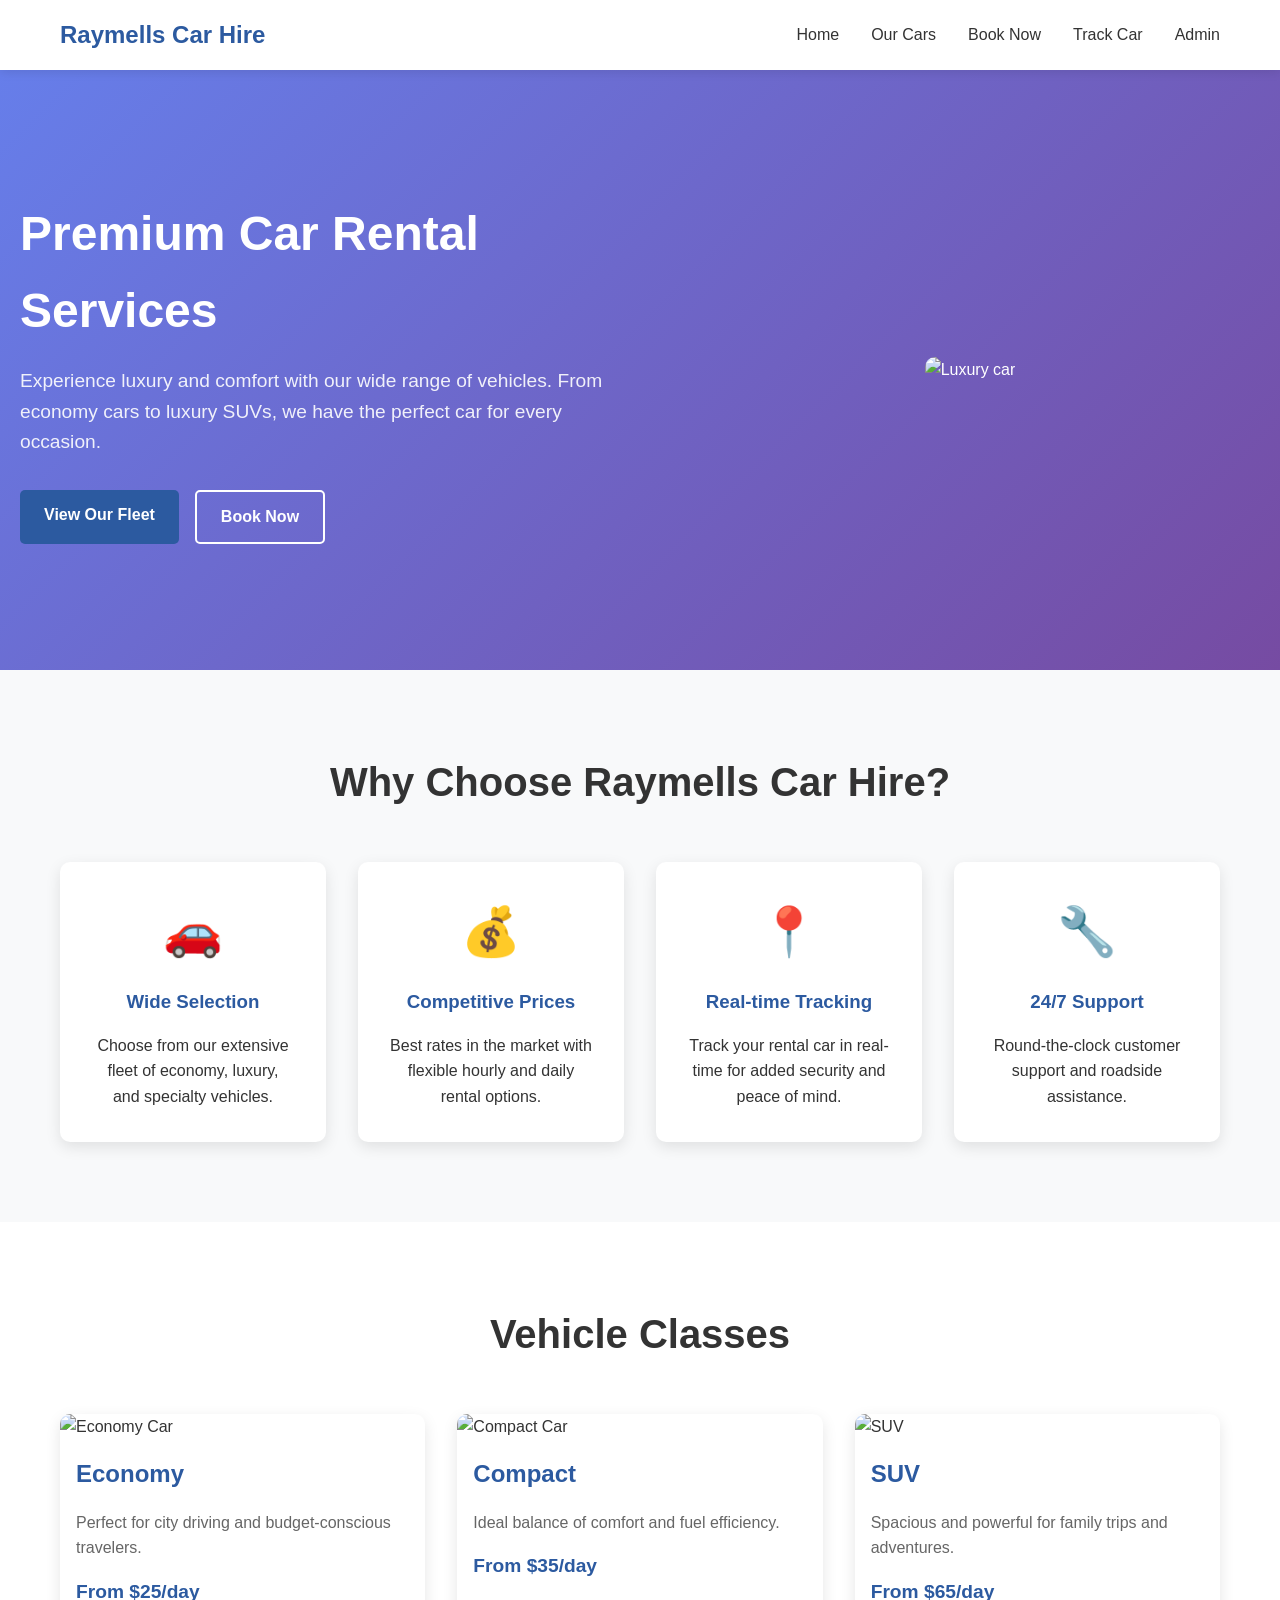
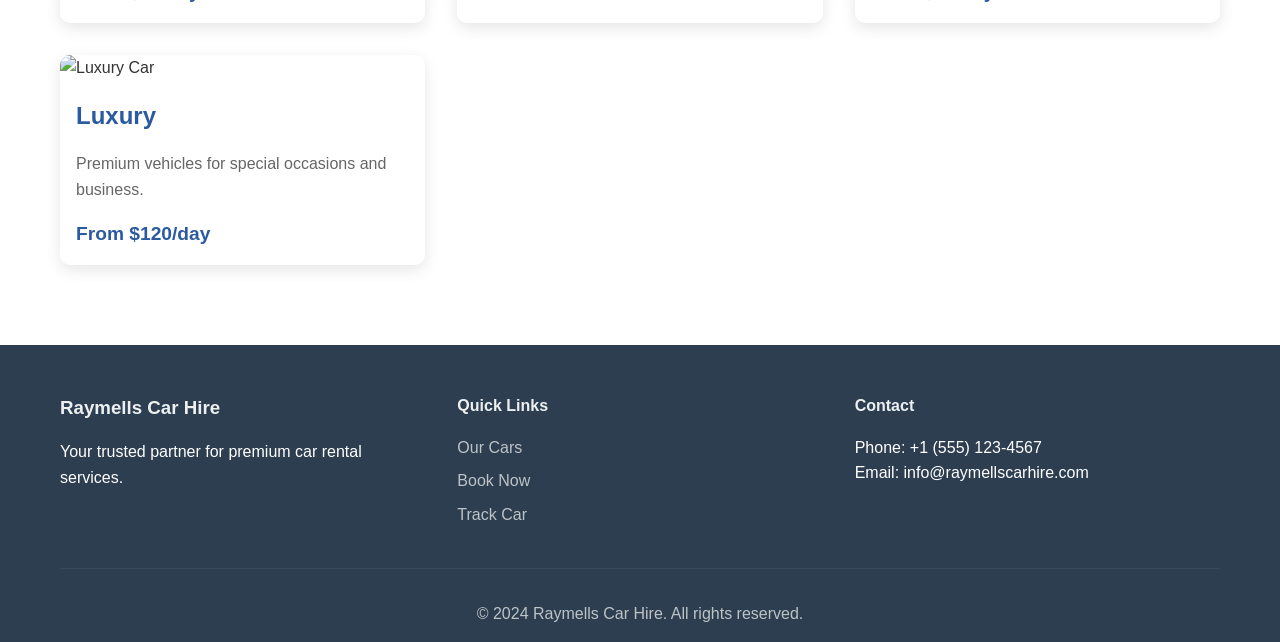
==== index.html @ 30558738 "Initialized repository for project New Project Co-authored-by: null <205629092+whslarry@users.norepl" ====
<!DOCTYPE html>
<html lang="en">
<head>
    <meta charset="UTF-8">
    <meta name="viewport" content="width=device-width, initial-scale=1.0">
    <title>Raymells Car Hire - Premium Car Rental Services</title>
    <link rel="stylesheet" href="styles.css">
</head>
<body>
    <header>
        <nav class="navbar">
            <div class="nav-container">
                <div class="logo">
                    <h2>Raymells Car Hire</h2>
                </div>
                <ul class="nav-menu">
                    <li><a href="index.html">Home</a></li>
                    <li><a href="cars.html">Our Cars</a></li>
                    <li><a href="booking.html">Book Now</a></li>
                    <li><a href="tracking.html">Track Car</a></li>
                    <li><a href="admin.html">Admin</a></li>
                </ul>
                <div class="hamburger">
                    <span></span>
                    <span></span>
                    <span></span>
                </div>
            </div>
        </nav>
    </header>

    <main>
        <section class="hero">
            <div class="hero-content">
                <h1>Premium Car Rental Services</h1>
                <p>Experience luxury and comfort with our wide range of vehicles. From economy cars to luxury SUVs, we have the perfect car for every occasion.</p>
                <div class="hero-buttons">
                    <a href="cars.html" class="btn btn-primary">View Our Fleet</a>
                    <a href="booking.html" class="btn btn-secondary">Book Now</a>
                </div>
            </div>
            <div class="hero-image">
                <img src="/placeholder.svg?height=400&width=600" alt="Luxury car">
            </div>
        </section>

        <section class="features">
            <div class="container">
                <h2>Why Choose Raymells Car Hire?</h2>
                <div class="features-grid">
                    <div class="feature-card">
                        <div class="feature-icon">🚗</div>
                        <h3>Wide Selection</h3>
                        <p>Choose from our extensive fleet of economy, luxury, and specialty vehicles.</p>
                    </div>
                    <div class="feature-card">
                        <div class="feature-icon">💰</div>
                        <h3>Competitive Prices</h3>
                        <p>Best rates in the market with flexible hourly and daily rental options.</p>
                    </div>
                    <div class="feature-card">
                        <div class="feature-icon">📍</div>
                        <h3>Real-time Tracking</h3>
                        <p>Track your rental car in real-time for added security and peace of mind.</p>
                    </div>
                    <div class="feature-card">
                        <div class="feature-icon">🔧</div>
                        <h3>24/7 Support</h3>
                        <p>Round-the-clock customer support and roadside assistance.</p>
                    </div>
                </div>
            </div>
        </section>

        <section class="vehicle-classes">
            <div class="container">
                <h2>Vehicle Classes</h2>
                <div class="classes-grid">
                    <div class="class-card">
                        <img src="/placeholder.svg?height=200&width=300" alt="Economy Car">
                        <h3>Economy</h3>
                        <p>Perfect for city driving and budget-conscious travelers.</p>
                        <div class="price">From $25/day</div>
                    </div>
                    <div class="class-card">
                        <img src="/placeholder.svg?height=200&width=300" alt="Compact Car">
                        <h3>Compact</h3>
                        <p>Ideal balance of comfort and fuel efficiency.</p>
                        <div class="price">From $35/day</div>
                    </div>
                    <div class="class-card">
                        <img src="/placeholder.svg?height=200&width=300" alt="SUV">
                        <h3>SUV</h3>
                        <p>Spacious and powerful for family trips and adventures.</p>
                        <div class="price">From $65/day</div>
                    </div>
                    <div class="class-card">
                        <img src="/placeholder.svg?height=200&width=300" alt="Luxury Car">
                        <h3>Luxury</h3>
                        <p>Premium vehicles for special occasions and business.</p>
                        <div class="price">From $120/day</div>
                    </div>
                </div>
            </div>
        </section>
    </main>

    <footer>
        <div class="container">
            <div class="footer-content">
                <div class="footer-section">
                    <h3>Raymells Car Hire</h3>
                    <p>Your trusted partner for premium car rental services.</p>
                </div>
                <div class="footer-section">
                    <h4>Quick Links</h4>
                    <ul>
                        <li><a href="cars.html">Our Cars</a></li>
                        <li><a href="booking.html">Book Now</a></li>
                        <li><a href="tracking.html">Track Car</a></li>
                    </ul>
                </div>
                <div class="footer-section">
                    <h4>Contact</h4>
                    <p>Phone: +1 (555) 123-4567</p>
                    <p>Email: info@raymellscarhire.com</p>
                </div>
            </div>
            <div class="footer-bottom">
                <p>&copy; 2024 Raymells Car Hire. All rights reserved.</p>
            </div>
        </div>
    </footer>

    <script src="script.js"></script>
</body>
</html>
---- styles.css ----
* {
  margin: 0;
  padding: 0;
  box-sizing: border-box;
}

body {
  font-family: "Arial", sans-serif;
  line-height: 1.6;
  color: #333;
}

.container {
  max-width: 1200px;
  margin: 0 auto;
  padding: 0 20px;
}

/* Navigation */
.navbar {
  background: #fff;
  box-shadow: 0 2px 10px rgba(0, 0, 0, 0.1);
  position: fixed;
  top: 0;
  width: 100%;
  z-index: 1000;
}

.nav-container {
  max-width: 1200px;
  margin: 0 auto;
  padding: 0 20px;
  display: flex;
  justify-content: space-between;
  align-items: center;
  height: 70px;
}

.logo h2 {
  color: #2c5aa0;
  font-size: 1.5rem;
}

.nav-menu {
  display: flex;
  list-style: none;
  gap: 2rem;
}

.nav-menu a {
  text-decoration: none;
  color: #333;
  font-weight: 500;
  transition: color 0.3s;
}

.nav-menu a:hover,
.nav-menu a.active {
  color: #2c5aa0;
}

.hamburger {
  display: none;
  flex-direction: column;
  cursor: pointer;
}

.hamburger span {
  width: 25px;
  height: 3px;
  background: #333;
  margin: 3px 0;
  transition: 0.3s;
}

/* Hero Section */
.hero {
  margin-top: 70px;
  padding: 80px 0;
  background: linear-gradient(135deg, #667eea 0%, #764ba2 100%);
  color: white;
  display: flex;
  align-items: center;
  min-height: 600px;
}

.hero-content {
  flex: 1;
  padding: 0 20px;
}

.hero h1 {
  font-size: 3rem;
  margin-bottom: 1rem;
  font-weight: 700;
}

.hero p {
  font-size: 1.2rem;
  margin-bottom: 2rem;
  opacity: 0.9;
}

.hero-buttons {
  display: flex;
  gap: 1rem;
}

.hero-image {
  flex: 1;
  text-align: center;
}

.hero-image img {
  max-width: 100%;
  height: auto;
  border-radius: 10px;
}

/* Buttons */
.btn {
  display: inline-block;
  padding: 12px 24px;
  text-decoration: none;
  border-radius: 5px;
  font-weight: 600;
  text-align: center;
  cursor: pointer;
  border: none;
  transition: all 0.3s;
}

.btn-primary {
  background: #2c5aa0;
  color: white;
}

.btn-primary:hover {
  background: #1e3f73;
  transform: translateY(-2px);
}

.btn-secondary {
  background: transparent;
  color: white;
  border: 2px solid white;
}

.btn-secondary:hover {
  background: white;
  color: #2c5aa0;
}

.btn-large {
  padding: 15px 30px;
  font-size: 1.1rem;
}

.btn-small {
  padding: 8px 16px;
  font-size: 0.9rem;
}

/* Features Section */
.features {
  padding: 80px 0;
  background: #f8f9fa;
}

.features h2 {
  text-align: center;
  margin-bottom: 3rem;
  font-size: 2.5rem;
  color: #333;
}

.features-grid {
  display: grid;
  grid-template-columns: repeat(auto-fit, minmax(250px, 1fr));
  gap: 2rem;
}

.feature-card {
  background: white;
  padding: 2rem;
  border-radius: 10px;
  text-align: center;
  box-shadow: 0 5px 15px rgba(0, 0, 0, 0.1);
  transition: transform 0.3s;
}

.feature-card:hover {
  transform: translateY(-5px);
}

.feature-icon {
  font-size: 3rem;
  margin-bottom: 1rem;
}

.feature-card h3 {
  margin-bottom: 1rem;
  color: #2c5aa0;
}

/* Vehicle Classes */
.vehicle-classes {
  padding: 80px 0;
}

.vehicle-classes h2 {
  text-align: center;
  margin-bottom: 3rem;
  font-size: 2.5rem;
  color: #333;
}

.classes-grid {
  display: grid;
  grid-template-columns: repeat(auto-fit, minmax(280px, 1fr));
  gap: 2rem;
}

.class-card {
  background: white;
  border-radius: 10px;
  overflow: hidden;
  box-shadow: 0 5px 15px rgba(0, 0, 0, 0.1);
  transition: transform 0.3s;
}

.class-card:hover {
  transform: translateY(-5px);
}

.class-card img {
  width: 100%;
  height: 200px;
  object-fit: cover;
}

.class-card h3 {
  padding: 1rem;
  color: #2c5aa0;
  font-size: 1.5rem;
}

.class-card p {
  padding: 0 1rem;
  color: #666;
}

.price {
  padding: 1rem;
  font-size: 1.2rem;
  font-weight: 600;
  color: #2c5aa0;
}

/* Page Header */
.page-header {
  margin-top: 70px;
  padding: 60px 0;
  background: linear-gradient(135deg, #2c5aa0 0%, #1e3f73 100%);
  color: white;
  text-align: center;
}

.page-header h1 {
  font-size: 2.5rem;
  margin-bottom: 1rem;
}

/* Filters */
.filters {
  padding: 2rem 0;
  background: #f8f9fa;
}

.filter-controls {
  display: flex;
  gap: 1rem;
  justify-content: center;
}

.filter-controls select {
  padding: 10px 15px;
  border: 1px solid #ddd;
  border-radius: 5px;
  font-size: 1rem;
}

/* Cars Grid */
.cars-grid {
  padding: 3rem 0;
}

.cars-container {
  display: grid;
  grid-template-columns: repeat(auto-fit, minmax(350px, 1fr));
  gap: 2rem;
}

.car-card {
  background: white;
  border-radius: 10px;
  overflow: hidden;
  box-shadow: 0 5px 15px rgba(0, 0, 0, 0.1);
  transition: transform 0.3s;
}

.car-card:hover {
  transform: translateY(-5px);
}

.car-card img {
  width: 100%;
  height: 250px;
  object-fit: cover;
}

.car-info {
  padding: 1.5rem;
}

.car-info h3 {
  color: #2c5aa0;
  margin-bottom: 0.5rem;
  font-size: 1.3rem;
}

.car-class {
  color: #666;
  font-size: 0.9rem;
  margin-bottom: 1rem;
}

.car-features {
  list-style: none;
  margin-bottom: 1rem;
}

.car-features li {
  padding: 0.2rem 0;
  color: #666;
  font-size: 0.9rem;
}

.car-pricing {
  display: flex;
  justify-content: space-between;
  align-items: center;
  margin-bottom: 1rem;
}

.price-item {
  text-align: center;
}

.price-value {
  font-weight: 600;
  color: #2c5aa0;
  font-size: 1.1rem;
}

.price-label {
  font-size: 0.8rem;
  color: #666;
}

/* Forms */
.form-container {
  max-width: 800px;
  margin: 0 auto;
  background: white;
  padding: 2rem;
  border-radius: 10px;
  box-shadow: 0 5px 15px rgba(0, 0, 0, 0.1);
}

.form-row {
  display: grid;
  grid-template-columns: 1fr 1fr;
  gap: 1rem;
  margin-bottom: 1rem;
}

.form-group {
  margin-bottom: 1rem;
}

.form-group label {
  display: block;
  margin-bottom: 0.5rem;
  font-weight: 600;
  color: #333;
}

.form-group input,
.form-group select {
  width: 100%;
  padding: 12px;
  border: 1px solid #ddd;
  border-radius: 5px;
  font-size: 1rem;
}

.form-group input:focus,
.form-group select:focus {
  outline: none;
  border-color: #2c5aa0;
  box-shadow: 0 0 0 2px rgba(44, 90, 160, 0.2);
}

.price-summary {
  background: #f8f9fa;
  padding: 1.5rem;
  border-radius: 5px;
  margin: 2rem 0;
}

.price-summary h3 {
  margin-bottom: 1rem;
  color: #2c5aa0;
}

.price-details {
  display: flex;
  flex-direction: column;
  gap: 0.5rem;
}

.price-line {
  display: flex;
  justify-content: space-between;
}

.price-line.total {
  border-top: 1px solid #ddd;
  padding-top: 0.5rem;
  font-weight: 600;
  font-size: 1.1rem;
  color: #2c5aa0;
}

/* Tracking */
.tracking-section {
  padding: 3rem 0;
}

.tracking-form {
  max-width: 600px;
  margin: 0 auto 3rem;
  text-align: center;
}

.tracking-form .form-group {
  display: flex;
  gap: 1rem;
  align-items: end;
}

.tracking-form input {
  flex: 1;
}

.tracking-results {
  display: grid;
  gap: 2rem;
  max-width: 1000px;
  margin: 0 auto;
}

.tracking-card {
  background: white;
  padding: 2rem;
  border-radius: 10px;
  box-shadow: 0 5px 15px rgba(0, 0, 0, 0.1);
}

.tracking-card h3 {
  margin-bottom: 1.5rem;
  color: #2c5aa0;
}

.booking-info,
.location-info {
  display: flex;
  flex-direction: column;
  gap: 1rem;
}

.info-row {
  display: flex;
  justify-content: space-between;
  padding: 0.5rem 0;
  border-bottom: 1px solid #eee;
}

.label {
  font-weight: 600;
  color: #666;
}

.status-badge {
  padding: 0.25rem 0.75rem;
  border-radius: 15px;
  font-size: 0.8rem;
  font-weight: 600;
}

.status-badge.active {
  background: #d4edda;
  color: #155724;
}

.status-badge.completed {
  background: #cce5ff;
  color: #004085;
}

.status-badge.cancelled {
  background: #f8d7da;
  color: #721c24;
}

.location-display {
  display: flex;
  align-items: center;
  gap: 1rem;
  margin-bottom: 1rem;
}

.location-icon {
  font-size: 2rem;
}

.location-details .address {
  font-weight: 600;
  margin-bottom: 0.25rem;
}

.location-details .coordinates {
  color: #666;
  font-size: 0.9rem;
}

.map-placeholder {
  background: #f8f9fa;
  border: 2px dashed #ddd;
  border-radius: 5px;
  padding: 2rem;
  text-align: center;
}

.map-container {
  position: relative;
}

.map-marker {
  font-size: 2rem;
  margin-bottom: 1rem;
}

.trip-stats {
  display: grid;
  grid-template-columns: repeat(auto-fit, minmax(150px, 1fr));
  gap: 1rem;
}

.stat-item {
  text-align: center;
  padding: 1rem;
  background: #f8f9fa;
  border-radius: 5px;
}

.stat-value {
  font-size: 1.5rem;
  font-weight: 600;
  color: #2c5aa0;
  margin-bottom: 0.5rem;
}

.stat-label {
  color: #666;
  font-size: 0.9rem;
}

.error-message {
  max-width: 600px;
  margin: 2rem auto;
  padding: 1rem;
  background: #f8d7da;
  color: #721c24;
  border-radius: 5px;
  text-align: center;
}

/* Admin Styles */
.admin-layout {
  display: flex;
  min-height: 100vh;
}

.admin-sidebar {
  width: 250px;
  background: #2c3e50;
  color: white;
  position: fixed;
  height: 100vh;
  overflow-y: auto;
}

.admin-logo {
  padding: 1.5rem;
  border-bottom: 1px solid #34495e;
}

.admin-logo h2 {
  color: white;
  font-size: 1.3rem;
}

.admin-nav ul {
  list-style: none;
  padding: 1rem 0;
}

.admin-nav .nav-link {
  display: block;
  padding: 1rem 1.5rem;
  color: #bdc3c7;
  text-decoration: none;
  transition: all 0.3s;
}

.admin-nav .nav-link:hover,
.admin-nav .nav-link.active {
  background: #34495e;
  color: white;
}

.admin-main {
  flex: 1;
  margin-left: 250px;
  background: #f8f9fa;
}

.admin-header {
  background: white;
  padding: 1.5rem 2rem;
  box-shadow: 0 2px 4px rgba(0, 0, 0, 0.1);
  display: flex;
  justify-content: space-between;
  align-items: center;
}

.admin-user {
  display: flex;
  align-items: center;
  gap: 1rem;
}

.admin-content {
  padding: 2rem;
}

.admin-section {
  display: none;
}

.admin-section.active {
  display: block;
}

.stats-grid {
  display: grid;
  grid-template-columns: repeat(auto-fit, minmax(250px, 1fr));
  gap: 1.5rem;
  margin-bottom: 2rem;
}

.stat-card {
  background: white;
  padding: 1.5rem;
  border-radius: 8px;
  box-shadow: 0 2px 4px rgba(0, 0, 0, 0.1);
  display: flex;
  align-items: center;
  gap: 1rem;
}

.stat-icon {
  font-size: 2.5rem;
  opacity: 0.8;
}

.stat-number {
  font-size: 2rem;
  font-weight: 600;
  color: #2c5aa0;
}

.stat-label {
  color: #666;
  font-size: 0.9rem;
}

.section-header {
  display: flex;
  justify-content: space-between;
  align-items: center;
  margin-bottom: 2rem;
}

.section-header h2 {
  color: #2c3e50;
}

.table-container {
  background: white;
  border-radius: 8px;
  overflow: hidden;
  box-shadow: 0 2px 4px rgba(0, 0, 0, 0.1);
}

.admin-table {
  width: 100%;
  border-collapse: collapse;
}

.admin-table th,
.admin-table td {
  padding: 1rem;
  text-align: left;
  border-bottom: 1px solid #eee;
}

.admin-table th {
  background: #f8f9fa;
  font-weight: 600;
  color: #2c3e50;
}

.admin-table tr:hover {
  background: #f8f9fa;
}

.dashboard-charts {
  display: grid;
  gap: 2rem;
}

.chart-card {
  background: white;
  padding: 1.5rem;
  border-radius: 8px;
  box-shadow: 0 2px 4px rgba(0, 0, 0, 0.1);
}

.chart-card h3 {
  margin-bottom: 1rem;
  color: #2c3e50;
}

.reports-grid {
  display: grid;
  grid-template-columns: repeat(auto-fit, minmax(400px, 1fr));
  gap: 2rem;
}

.report-card {
  background: white;
  padding: 1.5rem;
  border-radius: 8px;
  box-shadow: 0 2px 4px rgba(0, 0, 0, 0.1);
}

.chart-placeholder {
  height: 200px;
  background: #f8f9fa;
  border: 2px dashed #ddd;
  display: flex;
  align-items: center;
  justify-content: center;
  border-radius: 5px;
  color: #666;
}

/* Modal */
.modal {
  position: fixed;
  top: 0;
  left: 0;
  width: 100%;
  height: 100%;
  background: rgba(0, 0, 0, 0.5);
  z-index: 2000;
  display: flex;
  align-items: center;
  justify-content: center;
}

.modal-content {
  background: white;
  border-radius: 8px;
  width: 90%;
  max-width: 600px;
  max-height: 90vh;
  overflow-y: auto;
}

.modal-header {
  padding: 1.5rem;
  border-bottom: 1px solid #eee;
  display: flex;
  justify-content: space-between;
  align-items: center;
}

.modal-header h3 {
  color: #2c3e50;
}

.close {
  font-size: 1.5rem;
  cursor: pointer;
  color: #666;
}

.close:hover {
  color: #333;
}

.modal-form {
  padding: 1.5rem;
}

.modal-actions {
  display: flex;
  gap: 1rem;
  justify-content: flex-end;
  margin-top: 2rem;
}

/* Footer */
footer {
  background: #2c3e50;
  color: white;
  padding: 3rem 0 1rem;
}

.footer-content {
  display: grid;
  grid-template-columns: repeat(auto-fit, minmax(250px, 1fr));
  gap: 2rem;
  margin-bottom: 2rem;
}

.footer-section h3,
.footer-section h4 {
  margin-bottom: 1rem;
  color: #ecf0f1;
}

.footer-section ul {
  list-style: none;
}

.footer-section ul li {
  margin-bottom: 0.5rem;
}

.footer-section a {
  color: #bdc3c7;
  text-decoration: none;
  transition: color 0.3s;
}

.footer-section a:hover {
  color: white;
}

.footer-bottom {
  text-align: center;
  padding-top: 2rem;
  border-top: 1px solid #34495e;
  color: #bdc3c7;
}

/* Responsive Design */
@media (max-width: 768px) {
  .hamburger {
    display: flex;
  }

  .nav-menu {
    position: fixed;
    left: -100%;
    top: 70px;
    flex-direction: column;
    background-color: white;
    width: 100%;
    text-align: center;
    transition: 0.3s;
    box-shadow: 0 10px 27px rgba(0, 0, 0, 0.05);
    padding: 2rem 0;
  }

  .nav-menu.active {
    left: 0;
  }

  .hero {
    flex-direction: column;
    text-align: center;
    padding: 60px 0;
  }

  .hero h1 {
    font-size: 2rem;
  }

  .hero-buttons {
    justify-content: center;
  }

  .form-row {
    grid-template-columns: 1fr;
  }

  .tracking-form .form-group {
    flex-direction: column;
  }

  .admin-layout {
    flex-direction: column;
  }

  .admin-sidebar {
    position: relative;
    width: 100%;
    height: auto;
  }

  .admin-main {
    margin-left: 0;
  }

  .stats-grid {
    grid-template-columns: 1fr;
  }

  .trip-stats {
    grid-template-columns: repeat(2, 1fr);
  }
}

@media (max-width: 480px) {
  .hero h1 {
    font-size: 1.5rem;
  }

  .hero-buttons {
    flex-direction: column;
    gap: 0.5rem;
  }

  .features-grid,
  .classes-grid {
    grid-template-columns: 1fr;
  }

  .cars-container {
    grid-template-columns: 1fr;
  }

  .trip-stats {
    grid-template-columns: 1fr;
  }
}
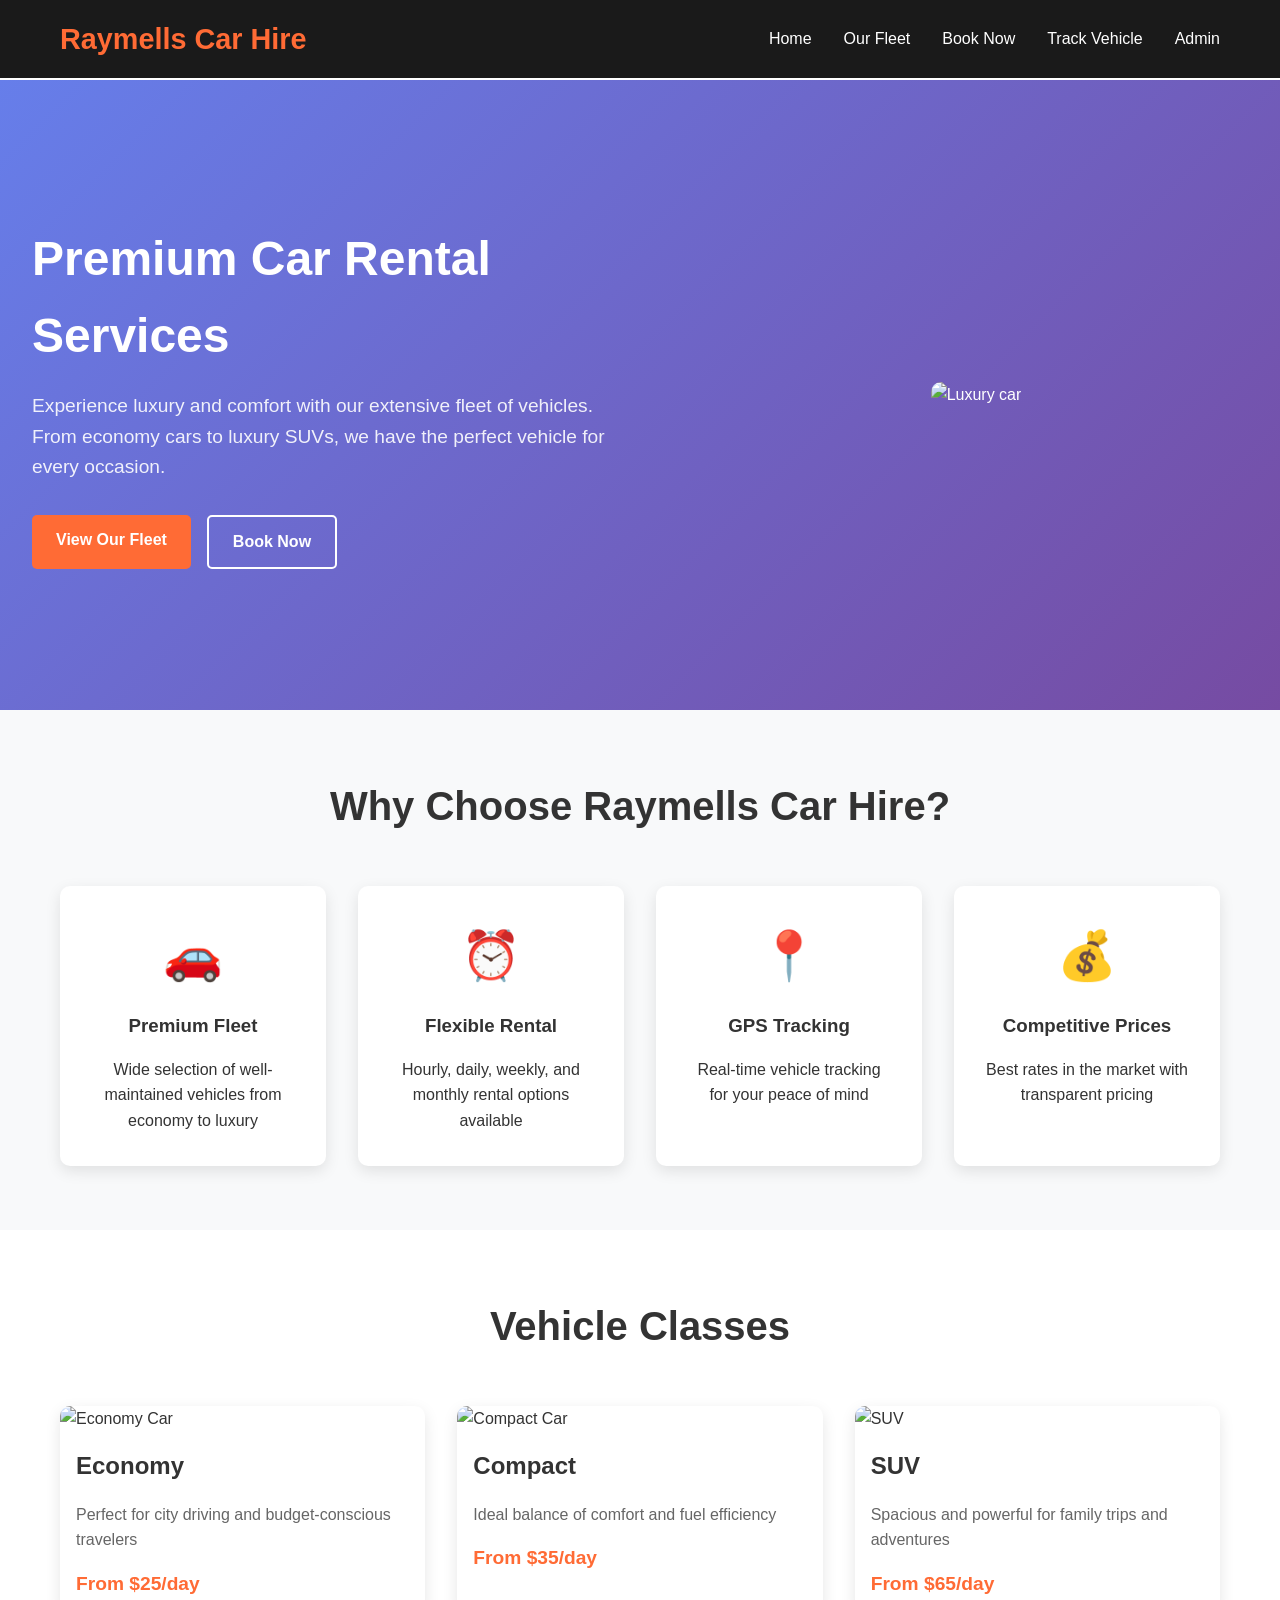
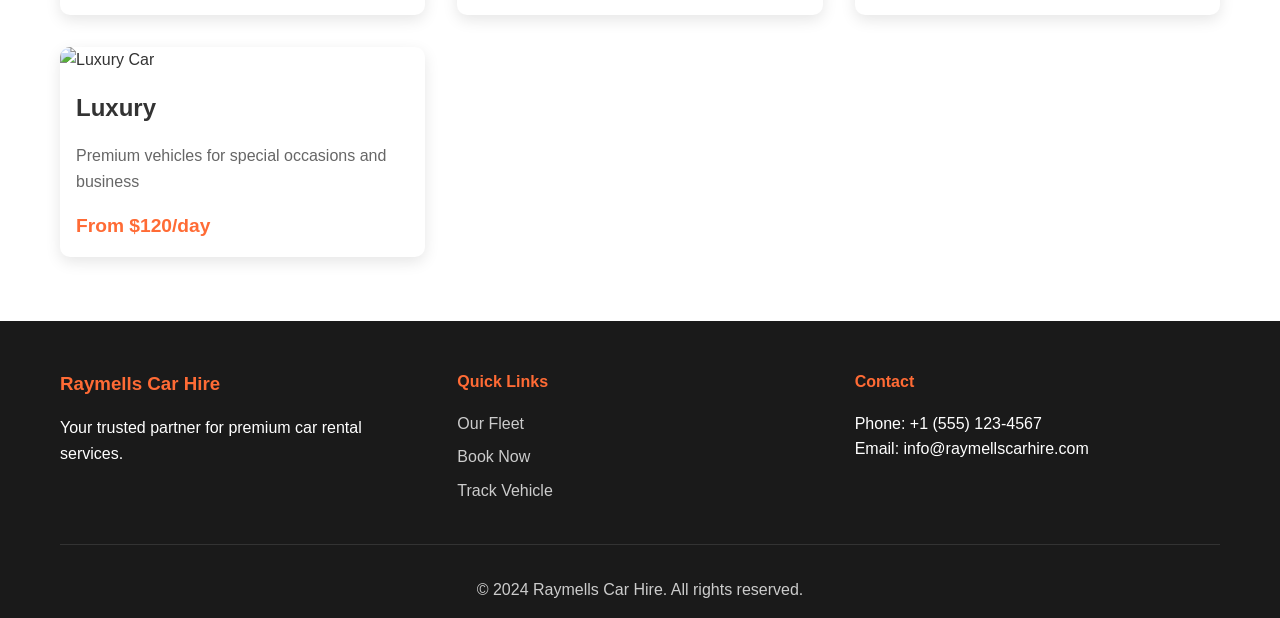
==== commit 8fd1eb14: "feat: integrate Supabase for persistent data storage Replace localStorage with PostgreSQL database a" ====
--- a/index.html
+++ b/index.html
@@ -15,9 +15,9 @@
                 </div>
                 <ul class="nav-menu">
                     <li><a href="index.html">Home</a></li>
-                    <li><a href="cars.html">Our Cars</a></li>
+                    <li><a href="fleet.html">Our Fleet</a></li>
                     <li><a href="booking.html">Book Now</a></li>
-                    <li><a href="tracking.html">Track Car</a></li>
+                    <li><a href="tracking.html">Track Vehicle</a></li>
                     <li><a href="admin.html">Admin</a></li>
                 </ul>
                 <div class="hamburger">
@@ -33,9 +33,9 @@
         <section class="hero">
             <div class="hero-content">
                 <h1>Premium Car Rental Services</h1>
-                <p>Experience luxury and comfort with our wide range of vehicles. From economy cars to luxury SUVs, we have the perfect car for every occasion.</p>
+                <p>Experience luxury and comfort with our extensive fleet of vehicles. From economy cars to luxury SUVs, we have the perfect vehicle for every occasion.</p>
                 <div class="hero-buttons">
-                    <a href="cars.html" class="btn btn-primary">View Our Fleet</a>
+                    <a href="fleet.html" class="btn btn-primary">View Our Fleet</a>
                     <a href="booking.html" class="btn btn-secondary">Book Now</a>
                 </div>
             </div>
@@ -50,23 +50,23 @@
                 <div class="features-grid">
                     <div class="feature-card">
                         <div class="feature-icon">🚗</div>
-                        <h3>Wide Selection</h3>
-                        <p>Choose from our extensive fleet of economy, luxury, and specialty vehicles.</p>
+                        <h3>Premium Fleet</h3>
+                        <p>Wide selection of well-maintained vehicles from economy to luxury</p>
+                    </div>
+                    <div class="feature-card">
+                        <div class="feature-icon">⏰</div>
+                        <h3>Flexible Rental</h3>
+                        <p>Hourly, daily, weekly, and monthly rental options available</p>
+                    </div>
+                    <div class="feature-card">
+                        <div class="feature-icon">📍</div>
+                        <h3>GPS Tracking</h3>
+                        <p>Real-time vehicle tracking for your peace of mind</p>
                     </div>
                     <div class="feature-card">
                         <div class="feature-icon">💰</div>
                         <h3>Competitive Prices</h3>
-                        <p>Best rates in the market with flexible hourly and daily rental options.</p>
-                    </div>
-                    <div class="feature-card">
-                        <div class="feature-icon">📍</div>
-                        <h3>Real-time Tracking</h3>
-                        <p>Track your rental car in real-time for added security and peace of mind.</p>
-                    </div>
-                    <div class="feature-card">
-                        <div class="feature-icon">🔧</div>
-                        <h3>24/7 Support</h3>
-                        <p>Round-the-clock customer support and roadside assistance.</p>
+                        <p>Best rates in the market with transparent pricing</p>
                     </div>
                 </div>
             </div>
@@ -79,25 +79,25 @@
                     <div class="class-card">
                         <img src="/placeholder.svg?height=200&width=300" alt="Economy Car">
                         <h3>Economy</h3>
-                        <p>Perfect for city driving and budget-conscious travelers.</p>
+                        <p>Perfect for city driving and budget-conscious travelers</p>
                         <div class="price">From $25/day</div>
                     </div>
                     <div class="class-card">
                         <img src="/placeholder.svg?height=200&width=300" alt="Compact Car">
                         <h3>Compact</h3>
-                        <p>Ideal balance of comfort and fuel efficiency.</p>
+                        <p>Ideal balance of comfort and fuel efficiency</p>
                         <div class="price">From $35/day</div>
                     </div>
                     <div class="class-card">
                         <img src="/placeholder.svg?height=200&width=300" alt="SUV">
                         <h3>SUV</h3>
-                        <p>Spacious and powerful for family trips and adventures.</p>
+                        <p>Spacious and powerful for family trips and adventures</p>
                         <div class="price">From $65/day</div>
                     </div>
                     <div class="class-card">
                         <img src="/placeholder.svg?height=200&width=300" alt="Luxury Car">
                         <h3>Luxury</h3>
-                        <p>Premium vehicles for special occasions and business.</p>
+                        <p>Premium vehicles for special occasions and business</p>
                         <div class="price">From $120/day</div>
                     </div>
                 </div>
@@ -115,9 +115,9 @@
                 <div class="footer-section">
                     <h4>Quick Links</h4>
                     <ul>
-                        <li><a href="cars.html">Our Cars</a></li>
+                        <li><a href="fleet.html">Our Fleet</a></li>
                         <li><a href="booking.html">Book Now</a></li>
-                        <li><a href="tracking.html">Track Car</a></li>
+                        <li><a href="tracking.html">Track Vehicle</a></li>
                     </ul>
                 </div>
                 <div class="footer-section">
@@ -132,6 +132,8 @@
         </div>
     </footer>
 
+    <script src="https://cdn.jsdelivr.net/npm/@supabase/supabase-js@2"></script>
+    <script src="supabase-client.js"></script>
     <script src="script.js"></script>
 </body>
 </html>
--- a/styles.css
+++ b/styles.css
@@ -18,11 +18,11 @@
 
 /* Navigation */
 .navbar {
-  background: #fff;
-  box-shadow: 0 2px 10px rgba(0, 0, 0, 0.1);
+  background: #1a1a1a;
+  padding: 1rem 0;
   position: fixed;
+  width: 100%;
   top: 0;
-  width: 100%;
   z-index: 1000;
 }
 
@@ -33,12 +33,11 @@
   display: flex;
   justify-content: space-between;
   align-items: center;
-  height: 70px;
 }
 
 .logo h2 {
-  color: #2c5aa0;
-  font-size: 1.5rem;
+  color: #ff6b35;
+  font-size: 1.8rem;
 }
 
 .nav-menu {
@@ -48,15 +47,14 @@
 }
 
 .nav-menu a {
+  color: white;
   text-decoration: none;
-  color: #333;
   font-weight: 500;
   transition: color 0.3s;
 }
 
-.nav-menu a:hover,
-.nav-menu a.active {
-  color: #2c5aa0;
+.nav-menu a:hover {
+  color: #ff6b35;
 }
 
 .hamburger {
@@ -68,31 +66,31 @@
 .hamburger span {
   width: 25px;
   height: 3px;
-  background: #333;
+  background: white;
   margin: 3px 0;
   transition: 0.3s;
 }
 
 /* Hero Section */
 .hero {
-  margin-top: 70px;
-  padding: 80px 0;
+  margin-top: 80px;
+  padding: 4rem 0;
   background: linear-gradient(135deg, #667eea 0%, #764ba2 100%);
   color: white;
   display: flex;
   align-items: center;
-  min-height: 600px;
+  min-height: 70vh;
 }
 
 .hero-content {
   flex: 1;
-  padding: 0 20px;
+  padding: 0 2rem;
 }
 
 .hero h1 {
   font-size: 3rem;
   margin-bottom: 1rem;
-  font-weight: 700;
+  font-weight: bold;
 }
 
 .hero p {
@@ -106,37 +104,22 @@
   gap: 1rem;
 }
 
-.hero-image {
-  flex: 1;
-  text-align: center;
-}
-
-.hero-image img {
-  max-width: 100%;
-  height: auto;
-  border-radius: 10px;
-}
-
-/* Buttons */
 .btn {
-  display: inline-block;
   padding: 12px 24px;
   text-decoration: none;
   border-radius: 5px;
-  font-weight: 600;
-  text-align: center;
-  cursor: pointer;
-  border: none;
+  font-weight: bold;
   transition: all 0.3s;
+  display: inline-block;
 }
 
 .btn-primary {
-  background: #2c5aa0;
+  background: #ff6b35;
   color: white;
 }
 
 .btn-primary:hover {
-  background: #1e3f73;
+  background: #e55a2b;
   transform: translateY(-2px);
 }
 
@@ -148,22 +131,23 @@
 
 .btn-secondary:hover {
   background: white;
-  color: #2c5aa0;
-}
-
-.btn-large {
-  padding: 15px 30px;
-  font-size: 1.1rem;
-}
-
-.btn-small {
-  padding: 8px 16px;
-  font-size: 0.9rem;
+  color: #667eea;
+}
+
+.hero-image {
+  flex: 1;
+  text-align: center;
+}
+
+.hero-image img {
+  max-width: 100%;
+  height: auto;
+  border-radius: 10px;
 }
 
 /* Features Section */
 .features {
-  padding: 80px 0;
+  padding: 4rem 0;
   background: #f8f9fa;
 }
 
@@ -200,12 +184,12 @@
 
 .feature-card h3 {
   margin-bottom: 1rem;
-  color: #2c5aa0;
+  color: #333;
 }
 
 /* Vehicle Classes */
 .vehicle-classes {
-  padding: 80px 0;
+  padding: 4rem 0;
 }
 
 .vehicle-classes h2 {
@@ -241,8 +225,8 @@
 
 .class-card h3 {
   padding: 1rem;
-  color: #2c5aa0;
   font-size: 1.5rem;
+  color: #333;
 }
 
 .class-card p {
@@ -253,600 +237,13 @@
 .price {
   padding: 1rem;
   font-size: 1.2rem;
-  font-weight: 600;
-  color: #2c5aa0;
-}
-
-/* Page Header */
-.page-header {
-  margin-top: 70px;
-  padding: 60px 0;
-  background: linear-gradient(135deg, #2c5aa0 0%, #1e3f73 100%);
-  color: white;
-  text-align: center;
-}
-
-.page-header h1 {
-  font-size: 2.5rem;
-  margin-bottom: 1rem;
-}
-
-/* Filters */
-.filters {
-  padding: 2rem 0;
-  background: #f8f9fa;
-}
-
-.filter-controls {
-  display: flex;
-  gap: 1rem;
-  justify-content: center;
-}
-
-.filter-controls select {
-  padding: 10px 15px;
-  border: 1px solid #ddd;
-  border-radius: 5px;
-  font-size: 1rem;
-}
-
-/* Cars Grid */
-.cars-grid {
-  padding: 3rem 0;
-}
-
-.cars-container {
-  display: grid;
-  grid-template-columns: repeat(auto-fit, minmax(350px, 1fr));
-  gap: 2rem;
-}
-
-.car-card {
-  background: white;
-  border-radius: 10px;
-  overflow: hidden;
-  box-shadow: 0 5px 15px rgba(0, 0, 0, 0.1);
-  transition: transform 0.3s;
-}
-
-.car-card:hover {
-  transform: translateY(-5px);
-}
-
-.car-card img {
-  width: 100%;
-  height: 250px;
-  object-fit: cover;
-}
-
-.car-info {
-  padding: 1.5rem;
-}
-
-.car-info h3 {
-  color: #2c5aa0;
-  margin-bottom: 0.5rem;
-  font-size: 1.3rem;
-}
-
-.car-class {
-  color: #666;
-  font-size: 0.9rem;
-  margin-bottom: 1rem;
-}
-
-.car-features {
-  list-style: none;
-  margin-bottom: 1rem;
-}
-
-.car-features li {
-  padding: 0.2rem 0;
-  color: #666;
-  font-size: 0.9rem;
-}
-
-.car-pricing {
-  display: flex;
-  justify-content: space-between;
-  align-items: center;
-  margin-bottom: 1rem;
-}
-
-.price-item {
-  text-align: center;
-}
-
-.price-value {
-  font-weight: 600;
-  color: #2c5aa0;
-  font-size: 1.1rem;
-}
-
-.price-label {
-  font-size: 0.8rem;
-  color: #666;
-}
-
-/* Forms */
-.form-container {
-  max-width: 800px;
-  margin: 0 auto;
-  background: white;
-  padding: 2rem;
-  border-radius: 10px;
-  box-shadow: 0 5px 15px rgba(0, 0, 0, 0.1);
-}
-
-.form-row {
-  display: grid;
-  grid-template-columns: 1fr 1fr;
-  gap: 1rem;
-  margin-bottom: 1rem;
-}
-
-.form-group {
-  margin-bottom: 1rem;
-}
-
-.form-group label {
-  display: block;
-  margin-bottom: 0.5rem;
-  font-weight: 600;
-  color: #333;
-}
-
-.form-group input,
-.form-group select {
-  width: 100%;
-  padding: 12px;
-  border: 1px solid #ddd;
-  border-radius: 5px;
-  font-size: 1rem;
-}
-
-.form-group input:focus,
-.form-group select:focus {
-  outline: none;
-  border-color: #2c5aa0;
-  box-shadow: 0 0 0 2px rgba(44, 90, 160, 0.2);
-}
-
-.price-summary {
-  background: #f8f9fa;
-  padding: 1.5rem;
-  border-radius: 5px;
-  margin: 2rem 0;
-}
-
-.price-summary h3 {
-  margin-bottom: 1rem;
-  color: #2c5aa0;
-}
-
-.price-details {
-  display: flex;
-  flex-direction: column;
-  gap: 0.5rem;
-}
-
-.price-line {
-  display: flex;
-  justify-content: space-between;
-}
-
-.price-line.total {
-  border-top: 1px solid #ddd;
-  padding-top: 0.5rem;
-  font-weight: 600;
-  font-size: 1.1rem;
-  color: #2c5aa0;
-}
-
-/* Tracking */
-.tracking-section {
-  padding: 3rem 0;
-}
-
-.tracking-form {
-  max-width: 600px;
-  margin: 0 auto 3rem;
-  text-align: center;
-}
-
-.tracking-form .form-group {
-  display: flex;
-  gap: 1rem;
-  align-items: end;
-}
-
-.tracking-form input {
-  flex: 1;
-}
-
-.tracking-results {
-  display: grid;
-  gap: 2rem;
-  max-width: 1000px;
-  margin: 0 auto;
-}
-
-.tracking-card {
-  background: white;
-  padding: 2rem;
-  border-radius: 10px;
-  box-shadow: 0 5px 15px rgba(0, 0, 0, 0.1);
-}
-
-.tracking-card h3 {
-  margin-bottom: 1.5rem;
-  color: #2c5aa0;
-}
-
-.booking-info,
-.location-info {
-  display: flex;
-  flex-direction: column;
-  gap: 1rem;
-}
-
-.info-row {
-  display: flex;
-  justify-content: space-between;
-  padding: 0.5rem 0;
-  border-bottom: 1px solid #eee;
-}
-
-.label {
-  font-weight: 600;
-  color: #666;
-}
-
-.status-badge {
-  padding: 0.25rem 0.75rem;
-  border-radius: 15px;
-  font-size: 0.8rem;
-  font-weight: 600;
-}
-
-.status-badge.active {
-  background: #d4edda;
-  color: #155724;
-}
-
-.status-badge.completed {
-  background: #cce5ff;
-  color: #004085;
-}
-
-.status-badge.cancelled {
-  background: #f8d7da;
-  color: #721c24;
-}
-
-.location-display {
-  display: flex;
-  align-items: center;
-  gap: 1rem;
-  margin-bottom: 1rem;
-}
-
-.location-icon {
-  font-size: 2rem;
-}
-
-.location-details .address {
-  font-weight: 600;
-  margin-bottom: 0.25rem;
-}
-
-.location-details .coordinates {
-  color: #666;
-  font-size: 0.9rem;
-}
-
-.map-placeholder {
-  background: #f8f9fa;
-  border: 2px dashed #ddd;
-  border-radius: 5px;
-  padding: 2rem;
-  text-align: center;
-}
-
-.map-container {
-  position: relative;
-}
-
-.map-marker {
-  font-size: 2rem;
-  margin-bottom: 1rem;
-}
-
-.trip-stats {
-  display: grid;
-  grid-template-columns: repeat(auto-fit, minmax(150px, 1fr));
-  gap: 1rem;
-}
-
-.stat-item {
-  text-align: center;
-  padding: 1rem;
-  background: #f8f9fa;
-  border-radius: 5px;
-}
-
-.stat-value {
-  font-size: 1.5rem;
-  font-weight: 600;
-  color: #2c5aa0;
-  margin-bottom: 0.5rem;
-}
-
-.stat-label {
-  color: #666;
-  font-size: 0.9rem;
-}
-
-.error-message {
-  max-width: 600px;
-  margin: 2rem auto;
-  padding: 1rem;
-  background: #f8d7da;
-  color: #721c24;
-  border-radius: 5px;
-  text-align: center;
-}
-
-/* Admin Styles */
-.admin-layout {
-  display: flex;
-  min-height: 100vh;
-}
-
-.admin-sidebar {
-  width: 250px;
-  background: #2c3e50;
-  color: white;
-  position: fixed;
-  height: 100vh;
-  overflow-y: auto;
-}
-
-.admin-logo {
-  padding: 1.5rem;
-  border-bottom: 1px solid #34495e;
-}
-
-.admin-logo h2 {
-  color: white;
-  font-size: 1.3rem;
-}
-
-.admin-nav ul {
-  list-style: none;
-  padding: 1rem 0;
-}
-
-.admin-nav .nav-link {
-  display: block;
-  padding: 1rem 1.5rem;
-  color: #bdc3c7;
-  text-decoration: none;
-  transition: all 0.3s;
-}
-
-.admin-nav .nav-link:hover,
-.admin-nav .nav-link.active {
-  background: #34495e;
-  color: white;
-}
-
-.admin-main {
-  flex: 1;
-  margin-left: 250px;
-  background: #f8f9fa;
-}
-
-.admin-header {
-  background: white;
-  padding: 1.5rem 2rem;
-  box-shadow: 0 2px 4px rgba(0, 0, 0, 0.1);
-  display: flex;
-  justify-content: space-between;
-  align-items: center;
-}
-
-.admin-user {
-  display: flex;
-  align-items: center;
-  gap: 1rem;
-}
-
-.admin-content {
-  padding: 2rem;
-}
-
-.admin-section {
-  display: none;
-}
-
-.admin-section.active {
-  display: block;
-}
-
-.stats-grid {
-  display: grid;
-  grid-template-columns: repeat(auto-fit, minmax(250px, 1fr));
-  gap: 1.5rem;
-  margin-bottom: 2rem;
-}
-
-.stat-card {
-  background: white;
-  padding: 1.5rem;
-  border-radius: 8px;
-  box-shadow: 0 2px 4px rgba(0, 0, 0, 0.1);
-  display: flex;
-  align-items: center;
-  gap: 1rem;
-}
-
-.stat-icon {
-  font-size: 2.5rem;
-  opacity: 0.8;
-}
-
-.stat-number {
-  font-size: 2rem;
-  font-weight: 600;
-  color: #2c5aa0;
-}
-
-.stat-label {
-  color: #666;
-  font-size: 0.9rem;
-}
-
-.section-header {
-  display: flex;
-  justify-content: space-between;
-  align-items: center;
-  margin-bottom: 2rem;
-}
-
-.section-header h2 {
-  color: #2c3e50;
-}
-
-.table-container {
-  background: white;
-  border-radius: 8px;
-  overflow: hidden;
-  box-shadow: 0 2px 4px rgba(0, 0, 0, 0.1);
-}
-
-.admin-table {
-  width: 100%;
-  border-collapse: collapse;
-}
-
-.admin-table th,
-.admin-table td {
-  padding: 1rem;
-  text-align: left;
-  border-bottom: 1px solid #eee;
-}
-
-.admin-table th {
-  background: #f8f9fa;
-  font-weight: 600;
-  color: #2c3e50;
-}
-
-.admin-table tr:hover {
-  background: #f8f9fa;
-}
-
-.dashboard-charts {
-  display: grid;
-  gap: 2rem;
-}
-
-.chart-card {
-  background: white;
-  padding: 1.5rem;
-  border-radius: 8px;
-  box-shadow: 0 2px 4px rgba(0, 0, 0, 0.1);
-}
-
-.chart-card h3 {
-  margin-bottom: 1rem;
-  color: #2c3e50;
-}
-
-.reports-grid {
-  display: grid;
-  grid-template-columns: repeat(auto-fit, minmax(400px, 1fr));
-  gap: 2rem;
-}
-
-.report-card {
-  background: white;
-  padding: 1.5rem;
-  border-radius: 8px;
-  box-shadow: 0 2px 4px rgba(0, 0, 0, 0.1);
-}
-
-.chart-placeholder {
-  height: 200px;
-  background: #f8f9fa;
-  border: 2px dashed #ddd;
-  display: flex;
-  align-items: center;
-  justify-content: center;
-  border-radius: 5px;
-  color: #666;
-}
-
-/* Modal */
-.modal {
-  position: fixed;
-  top: 0;
-  left: 0;
-  width: 100%;
-  height: 100%;
-  background: rgba(0, 0, 0, 0.5);
-  z-index: 2000;
-  display: flex;
-  align-items: center;
-  justify-content: center;
-}
-
-.modal-content {
-  background: white;
-  border-radius: 8px;
-  width: 90%;
-  max-width: 600px;
-  max-height: 90vh;
-  overflow-y: auto;
-}
-
-.modal-header {
-  padding: 1.5rem;
-  border-bottom: 1px solid #eee;
-  display: flex;
-  justify-content: space-between;
-  align-items: center;
-}
-
-.modal-header h3 {
-  color: #2c3e50;
-}
-
-.close {
-  font-size: 1.5rem;
-  cursor: pointer;
-  color: #666;
-}
-
-.close:hover {
-  color: #333;
-}
-
-.modal-form {
-  padding: 1.5rem;
-}
-
-.modal-actions {
-  display: flex;
-  gap: 1rem;
-  justify-content: flex-end;
-  margin-top: 2rem;
+  font-weight: bold;
+  color: #ff6b35;
 }
 
 /* Footer */
 footer {
-  background: #2c3e50;
+  background: #1a1a1a;
   color: white;
   padding: 3rem 0 1rem;
 }
@@ -861,7 +258,7 @@
 .footer-section h3,
 .footer-section h4 {
   margin-bottom: 1rem;
-  color: #ecf0f1;
+  color: #ff6b35;
 }
 
 .footer-section ul {
@@ -873,20 +270,127 @@
 }
 
 .footer-section a {
-  color: #bdc3c7;
+  color: #ccc;
   text-decoration: none;
   transition: color 0.3s;
 }
 
 .footer-section a:hover {
-  color: white;
+  color: #ff6b35;
 }
 
 .footer-bottom {
   text-align: center;
   padding-top: 2rem;
-  border-top: 1px solid #34495e;
-  color: #bdc3c7;
+  border-top: 1px solid #333;
+  color: #ccc;
+}
+
+/* Tables */
+.table-container {
+  overflow-x: auto;
+  margin: 2rem 0;
+}
+
+table {
+  width: 100%;
+  border-collapse: collapse;
+  background: white;
+  border-radius: 10px;
+  overflow: hidden;
+  box-shadow: 0 5px 15px rgba(0, 0, 0, 0.1);
+}
+
+th,
+td {
+  padding: 1rem;
+  text-align: left;
+  border-bottom: 1px solid #eee;
+}
+
+th {
+  background: #f8f9fa;
+  font-weight: bold;
+  color: #333;
+}
+
+tr:hover {
+  background: #f8f9fa;
+}
+
+/* Forms */
+.form-container {
+  max-width: 600px;
+  margin: 2rem auto;
+  background: white;
+  padding: 2rem;
+  border-radius: 10px;
+  box-shadow: 0 5px 15px rgba(0, 0, 0, 0.1);
+}
+
+.form-group {
+  margin-bottom: 1.5rem;
+}
+
+.form-group label {
+  display: block;
+  margin-bottom: 0.5rem;
+  font-weight: bold;
+  color: #333;
+}
+
+.form-group input,
+.form-group select,
+.form-group textarea {
+  width: 100%;
+  padding: 0.75rem;
+  border: 1px solid #ddd;
+  border-radius: 5px;
+  font-size: 1rem;
+}
+
+.form-group input:focus,
+.form-group select:focus,
+.form-group textarea:focus {
+  outline: none;
+  border-color: #ff6b35;
+}
+
+/* Cards */
+.card {
+  background: white;
+  border-radius: 10px;
+  padding: 1.5rem;
+  box-shadow: 0 5px 15px rgba(0, 0, 0, 0.1);
+  margin-bottom: 1.5rem;
+}
+
+.card h3 {
+  margin-bottom: 1rem;
+  color: #333;
+}
+
+/* Status badges */
+.status {
+  padding: 0.25rem 0.75rem;
+  border-radius: 20px;
+  font-size: 0.875rem;
+  font-weight: bold;
+}
+
+.status.available {
+  background: #d4edda;
+  color: #155724;
+}
+
+.status.rented {
+  background: #f8d7da;
+  color: #721c24;
+}
+
+.status.maintenance {
+  background: #fff3cd;
+  color: #856404;
 }
 
 /* Responsive Design */
@@ -900,11 +404,10 @@
     left: -100%;
     top: 70px;
     flex-direction: column;
-    background-color: white;
+    background-color: #1a1a1a;
     width: 100%;
     text-align: center;
     transition: 0.3s;
-    box-shadow: 0 10px 27px rgba(0, 0, 0, 0.05);
     padding: 2rem 0;
   }
 
@@ -915,7 +418,6 @@
   .hero {
     flex-direction: column;
     text-align: center;
-    padding: 60px 0;
   }
 
   .hero h1 {
@@ -924,59 +426,56 @@
 
   .hero-buttons {
     justify-content: center;
-  }
-
-  .form-row {
-    grid-template-columns: 1fr;
-  }
-
-  .tracking-form .form-group {
-    flex-direction: column;
-  }
-
-  .admin-layout {
-    flex-direction: column;
-  }
-
-  .admin-sidebar {
-    position: relative;
-    width: 100%;
-    height: auto;
-  }
-
-  .admin-main {
-    margin-left: 0;
-  }
-
-  .stats-grid {
-    grid-template-columns: 1fr;
-  }
-
-  .trip-stats {
-    grid-template-columns: repeat(2, 1fr);
-  }
-}
-
-@media (max-width: 480px) {
-  .hero h1 {
-    font-size: 1.5rem;
-  }
-
-  .hero-buttons {
-    flex-direction: column;
-    gap: 0.5rem;
   }
 
   .features-grid,
   .classes-grid {
     grid-template-columns: 1fr;
   }
-
-  .cars-container {
-    grid-template-columns: 1fr;
-  }
-
-  .trip-stats {
-    grid-template-columns: 1fr;
-  }
-}
+}
+
+/* Page specific styles */
+.page-header {
+  margin-top: 80px;
+  padding: 2rem 0;
+  background: #f8f9fa;
+  text-align: center;
+}
+
+.page-header h1 {
+  font-size: 2.5rem;
+  color: #333;
+  margin-bottom: 0.5rem;
+}
+
+.page-content {
+  padding: 2rem 0;
+}
+
+/* Admin Dashboard */
+.dashboard-grid {
+  display: grid;
+  grid-template-columns: repeat(auto-fit, minmax(250px, 1fr));
+  gap: 1.5rem;
+  margin-bottom: 2rem;
+}
+
+.stat-card {
+  background: white;
+  padding: 1.5rem;
+  border-radius: 10px;
+  box-shadow: 0 5px 15px rgba(0, 0, 0, 0.1);
+  text-align: center;
+}
+
+.stat-number {
+  font-size: 2rem;
+  font-weight: bold;
+  color: #ff6b35;
+  margin-bottom: 0.5rem;
+}
+
+.stat-label {
+  color: #666;
+  font-size: 0.9rem;
+}
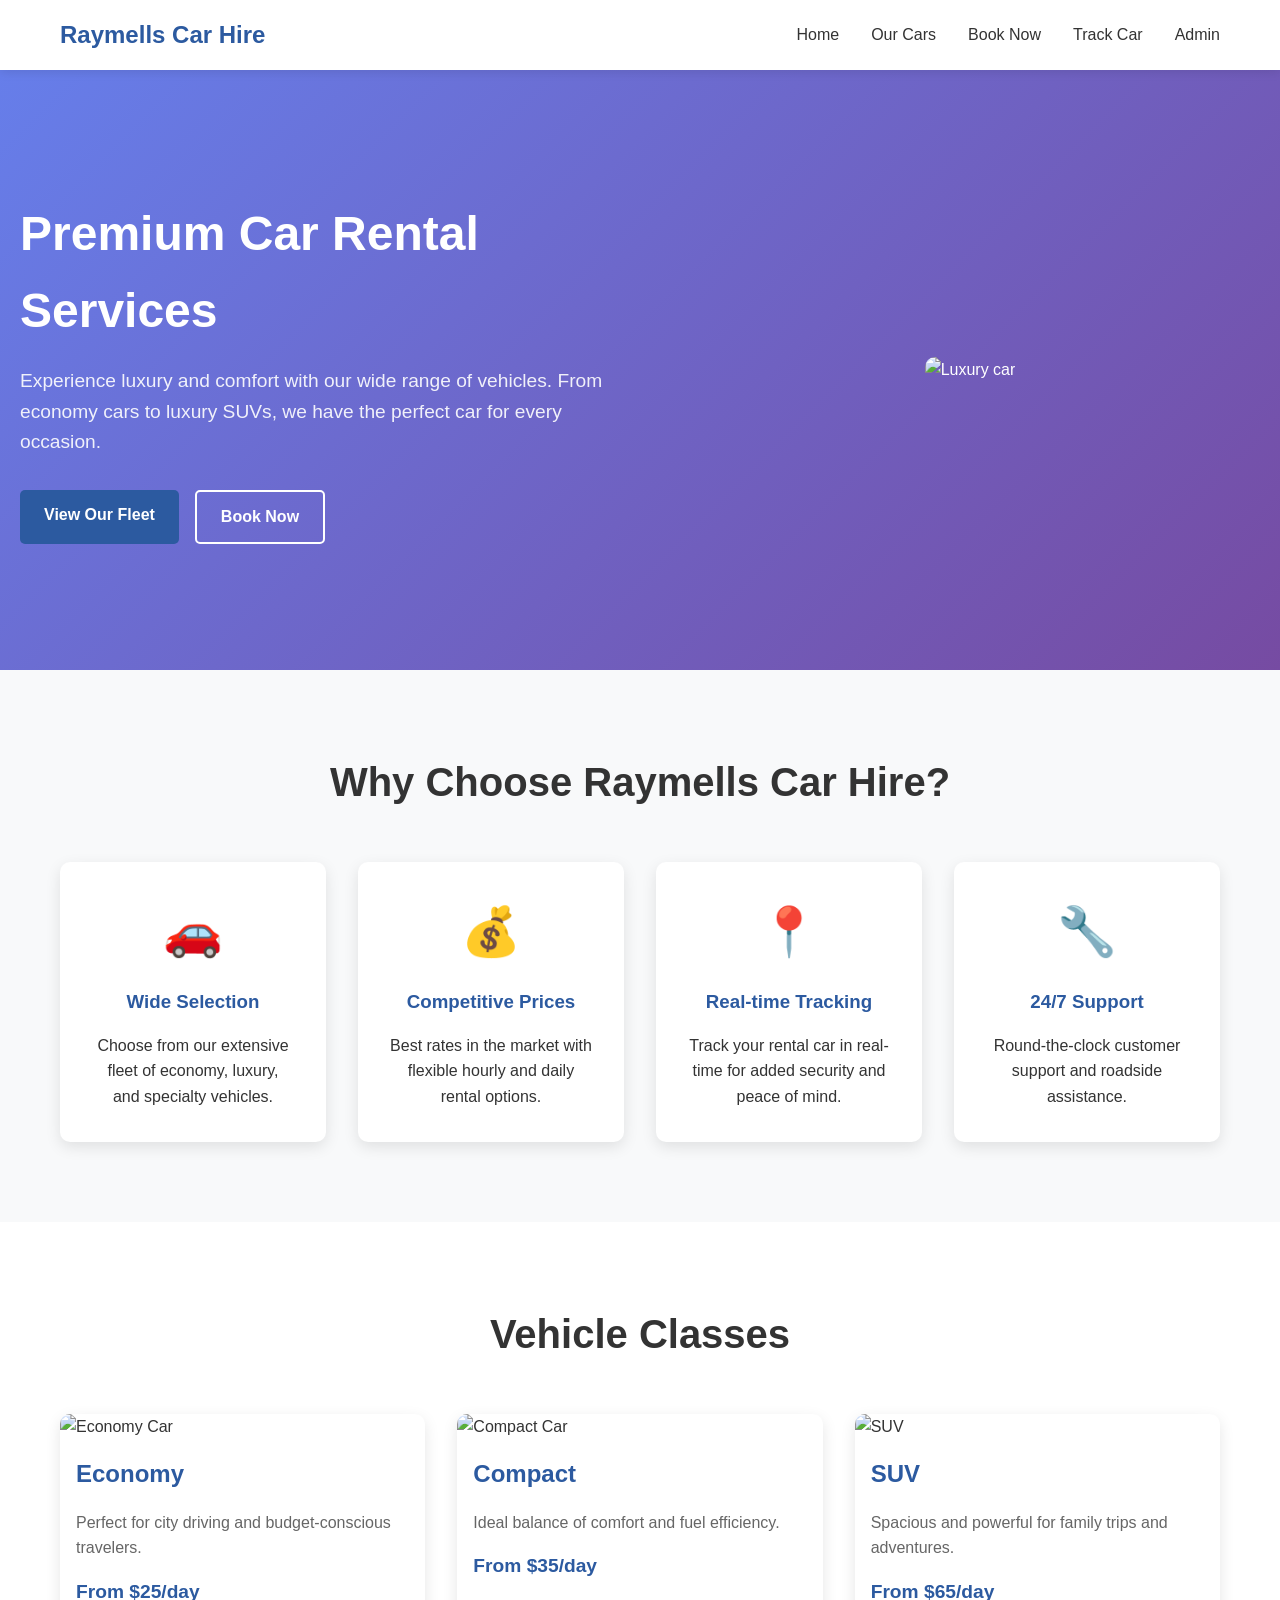
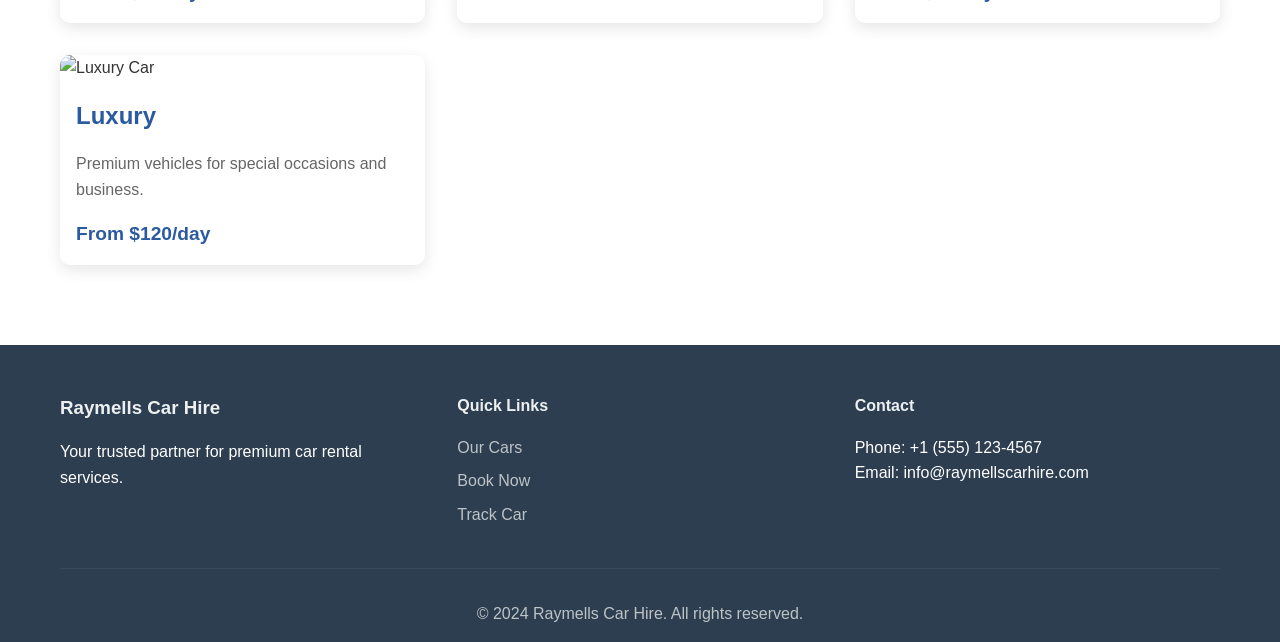
==== commit 7d9046e5: "feat: build comprehensive car hire website Create HTML pages for homepage, car showcase, booking, tr" ====
--- a/index.html
+++ b/index.html
@@ -15,9 +15,9 @@
                 </div>
                 <ul class="nav-menu">
                     <li><a href="index.html">Home</a></li>
-                    <li><a href="fleet.html">Our Fleet</a></li>
+                    <li><a href="cars.html">Our Cars</a></li>
                     <li><a href="booking.html">Book Now</a></li>
-                    <li><a href="tracking.html">Track Vehicle</a></li>
+                    <li><a href="tracking.html">Track Car</a></li>
                     <li><a href="admin.html">Admin</a></li>
                 </ul>
                 <div class="hamburger">
@@ -33,9 +33,9 @@
         <section class="hero">
             <div class="hero-content">
                 <h1>Premium Car Rental Services</h1>
-                <p>Experience luxury and comfort with our extensive fleet of vehicles. From economy cars to luxury SUVs, we have the perfect vehicle for every occasion.</p>
+                <p>Experience luxury and comfort with our wide range of vehicles. From economy cars to luxury SUVs, we have the perfect car for every occasion.</p>
                 <div class="hero-buttons">
-                    <a href="fleet.html" class="btn btn-primary">View Our Fleet</a>
+                    <a href="cars.html" class="btn btn-primary">View Our Fleet</a>
                     <a href="booking.html" class="btn btn-secondary">Book Now</a>
                 </div>
             </div>
@@ -50,23 +50,23 @@
                 <div class="features-grid">
                     <div class="feature-card">
                         <div class="feature-icon">🚗</div>
-                        <h3>Premium Fleet</h3>
-                        <p>Wide selection of well-maintained vehicles from economy to luxury</p>
-                    </div>
-                    <div class="feature-card">
-                        <div class="feature-icon">⏰</div>
-                        <h3>Flexible Rental</h3>
-                        <p>Hourly, daily, weekly, and monthly rental options available</p>
-                    </div>
-                    <div class="feature-card">
-                        <div class="feature-icon">📍</div>
-                        <h3>GPS Tracking</h3>
-                        <p>Real-time vehicle tracking for your peace of mind</p>
+                        <h3>Wide Selection</h3>
+                        <p>Choose from our extensive fleet of economy, luxury, and specialty vehicles.</p>
                     </div>
                     <div class="feature-card">
                         <div class="feature-icon">💰</div>
                         <h3>Competitive Prices</h3>
-                        <p>Best rates in the market with transparent pricing</p>
+                        <p>Best rates in the market with flexible hourly and daily rental options.</p>
+                    </div>
+                    <div class="feature-card">
+                        <div class="feature-icon">📍</div>
+                        <h3>Real-time Tracking</h3>
+                        <p>Track your rental car in real-time for added security and peace of mind.</p>
+                    </div>
+                    <div class="feature-card">
+                        <div class="feature-icon">🔧</div>
+                        <h3>24/7 Support</h3>
+                        <p>Round-the-clock customer support and roadside assistance.</p>
                     </div>
                 </div>
             </div>
@@ -79,25 +79,25 @@
                     <div class="class-card">
                         <img src="/placeholder.svg?height=200&width=300" alt="Economy Car">
                         <h3>Economy</h3>
-                        <p>Perfect for city driving and budget-conscious travelers</p>
+                        <p>Perfect for city driving and budget-conscious travelers.</p>
                         <div class="price">From $25/day</div>
                     </div>
                     <div class="class-card">
                         <img src="/placeholder.svg?height=200&width=300" alt="Compact Car">
                         <h3>Compact</h3>
-                        <p>Ideal balance of comfort and fuel efficiency</p>
+                        <p>Ideal balance of comfort and fuel efficiency.</p>
                         <div class="price">From $35/day</div>
                     </div>
                     <div class="class-card">
                         <img src="/placeholder.svg?height=200&width=300" alt="SUV">
                         <h3>SUV</h3>
-                        <p>Spacious and powerful for family trips and adventures</p>
+                        <p>Spacious and powerful for family trips and adventures.</p>
                         <div class="price">From $65/day</div>
                     </div>
                     <div class="class-card">
                         <img src="/placeholder.svg?height=200&width=300" alt="Luxury Car">
                         <h3>Luxury</h3>
-                        <p>Premium vehicles for special occasions and business</p>
+                        <p>Premium vehicles for special occasions and business.</p>
                         <div class="price">From $120/day</div>
                     </div>
                 </div>
@@ -115,9 +115,9 @@
                 <div class="footer-section">
                     <h4>Quick Links</h4>
                     <ul>
-                        <li><a href="fleet.html">Our Fleet</a></li>
+                        <li><a href="cars.html">Our Cars</a></li>
                         <li><a href="booking.html">Book Now</a></li>
-                        <li><a href="tracking.html">Track Vehicle</a></li>
+                        <li><a href="tracking.html">Track Car</a></li>
                     </ul>
                 </div>
                 <div class="footer-section">
@@ -132,8 +132,6 @@
         </div>
     </footer>
 
-    <script src="https://cdn.jsdelivr.net/npm/@supabase/supabase-js@2"></script>
-    <script src="supabase-client.js"></script>
     <script src="script.js"></script>
 </body>
 </html>
--- a/styles.css
+++ b/styles.css
@@ -18,11 +18,11 @@
 
 /* Navigation */
 .navbar {
-  background: #1a1a1a;
-  padding: 1rem 0;
+  background: #fff;
+  box-shadow: 0 2px 10px rgba(0, 0, 0, 0.1);
   position: fixed;
+  top: 0;
   width: 100%;
-  top: 0;
   z-index: 1000;
 }
 
@@ -33,11 +33,12 @@
   display: flex;
   justify-content: space-between;
   align-items: center;
+  height: 70px;
 }
 
 .logo h2 {
-  color: #ff6b35;
-  font-size: 1.8rem;
+  color: #2c5aa0;
+  font-size: 1.5rem;
 }
 
 .nav-menu {
@@ -47,14 +48,15 @@
 }
 
 .nav-menu a {
-  color: white;
   text-decoration: none;
+  color: #333;
   font-weight: 500;
   transition: color 0.3s;
 }
 
-.nav-menu a:hover {
-  color: #ff6b35;
+.nav-menu a:hover,
+.nav-menu a.active {
+  color: #2c5aa0;
 }
 
 .hamburger {
@@ -66,31 +68,31 @@
 .hamburger span {
   width: 25px;
   height: 3px;
-  background: white;
+  background: #333;
   margin: 3px 0;
   transition: 0.3s;
 }
 
 /* Hero Section */
 .hero {
-  margin-top: 80px;
-  padding: 4rem 0;
+  margin-top: 70px;
+  padding: 80px 0;
   background: linear-gradient(135deg, #667eea 0%, #764ba2 100%);
   color: white;
   display: flex;
   align-items: center;
-  min-height: 70vh;
+  min-height: 600px;
 }
 
 .hero-content {
   flex: 1;
-  padding: 0 2rem;
+  padding: 0 20px;
 }
 
 .hero h1 {
   font-size: 3rem;
   margin-bottom: 1rem;
-  font-weight: bold;
+  font-weight: 700;
 }
 
 .hero p {
@@ -104,22 +106,37 @@
   gap: 1rem;
 }
 
+.hero-image {
+  flex: 1;
+  text-align: center;
+}
+
+.hero-image img {
+  max-width: 100%;
+  height: auto;
+  border-radius: 10px;
+}
+
+/* Buttons */
 .btn {
+  display: inline-block;
   padding: 12px 24px;
   text-decoration: none;
   border-radius: 5px;
-  font-weight: bold;
+  font-weight: 600;
+  text-align: center;
+  cursor: pointer;
+  border: none;
   transition: all 0.3s;
-  display: inline-block;
 }
 
 .btn-primary {
-  background: #ff6b35;
+  background: #2c5aa0;
   color: white;
 }
 
 .btn-primary:hover {
-  background: #e55a2b;
+  background: #1e3f73;
   transform: translateY(-2px);
 }
 
@@ -131,23 +148,22 @@
 
 .btn-secondary:hover {
   background: white;
-  color: #667eea;
-}
-
-.hero-image {
-  flex: 1;
-  text-align: center;
-}
-
-.hero-image img {
-  max-width: 100%;
-  height: auto;
-  border-radius: 10px;
+  color: #2c5aa0;
+}
+
+.btn-large {
+  padding: 15px 30px;
+  font-size: 1.1rem;
+}
+
+.btn-small {
+  padding: 8px 16px;
+  font-size: 0.9rem;
 }
 
 /* Features Section */
 .features {
-  padding: 4rem 0;
+  padding: 80px 0;
   background: #f8f9fa;
 }
 
@@ -184,12 +200,12 @@
 
 .feature-card h3 {
   margin-bottom: 1rem;
-  color: #333;
+  color: #2c5aa0;
 }
 
 /* Vehicle Classes */
 .vehicle-classes {
-  padding: 4rem 0;
+  padding: 80px 0;
 }
 
 .vehicle-classes h2 {
@@ -225,8 +241,8 @@
 
 .class-card h3 {
   padding: 1rem;
+  color: #2c5aa0;
   font-size: 1.5rem;
-  color: #333;
 }
 
 .class-card p {
@@ -237,13 +253,600 @@
 .price {
   padding: 1rem;
   font-size: 1.2rem;
-  font-weight: bold;
-  color: #ff6b35;
+  font-weight: 600;
+  color: #2c5aa0;
+}
+
+/* Page Header */
+.page-header {
+  margin-top: 70px;
+  padding: 60px 0;
+  background: linear-gradient(135deg, #2c5aa0 0%, #1e3f73 100%);
+  color: white;
+  text-align: center;
+}
+
+.page-header h1 {
+  font-size: 2.5rem;
+  margin-bottom: 1rem;
+}
+
+/* Filters */
+.filters {
+  padding: 2rem 0;
+  background: #f8f9fa;
+}
+
+.filter-controls {
+  display: flex;
+  gap: 1rem;
+  justify-content: center;
+}
+
+.filter-controls select {
+  padding: 10px 15px;
+  border: 1px solid #ddd;
+  border-radius: 5px;
+  font-size: 1rem;
+}
+
+/* Cars Grid */
+.cars-grid {
+  padding: 3rem 0;
+}
+
+.cars-container {
+  display: grid;
+  grid-template-columns: repeat(auto-fit, minmax(350px, 1fr));
+  gap: 2rem;
+}
+
+.car-card {
+  background: white;
+  border-radius: 10px;
+  overflow: hidden;
+  box-shadow: 0 5px 15px rgba(0, 0, 0, 0.1);
+  transition: transform 0.3s;
+}
+
+.car-card:hover {
+  transform: translateY(-5px);
+}
+
+.car-card img {
+  width: 100%;
+  height: 250px;
+  object-fit: cover;
+}
+
+.car-info {
+  padding: 1.5rem;
+}
+
+.car-info h3 {
+  color: #2c5aa0;
+  margin-bottom: 0.5rem;
+  font-size: 1.3rem;
+}
+
+.car-class {
+  color: #666;
+  font-size: 0.9rem;
+  margin-bottom: 1rem;
+}
+
+.car-features {
+  list-style: none;
+  margin-bottom: 1rem;
+}
+
+.car-features li {
+  padding: 0.2rem 0;
+  color: #666;
+  font-size: 0.9rem;
+}
+
+.car-pricing {
+  display: flex;
+  justify-content: space-between;
+  align-items: center;
+  margin-bottom: 1rem;
+}
+
+.price-item {
+  text-align: center;
+}
+
+.price-value {
+  font-weight: 600;
+  color: #2c5aa0;
+  font-size: 1.1rem;
+}
+
+.price-label {
+  font-size: 0.8rem;
+  color: #666;
+}
+
+/* Forms */
+.form-container {
+  max-width: 800px;
+  margin: 0 auto;
+  background: white;
+  padding: 2rem;
+  border-radius: 10px;
+  box-shadow: 0 5px 15px rgba(0, 0, 0, 0.1);
+}
+
+.form-row {
+  display: grid;
+  grid-template-columns: 1fr 1fr;
+  gap: 1rem;
+  margin-bottom: 1rem;
+}
+
+.form-group {
+  margin-bottom: 1rem;
+}
+
+.form-group label {
+  display: block;
+  margin-bottom: 0.5rem;
+  font-weight: 600;
+  color: #333;
+}
+
+.form-group input,
+.form-group select {
+  width: 100%;
+  padding: 12px;
+  border: 1px solid #ddd;
+  border-radius: 5px;
+  font-size: 1rem;
+}
+
+.form-group input:focus,
+.form-group select:focus {
+  outline: none;
+  border-color: #2c5aa0;
+  box-shadow: 0 0 0 2px rgba(44, 90, 160, 0.2);
+}
+
+.price-summary {
+  background: #f8f9fa;
+  padding: 1.5rem;
+  border-radius: 5px;
+  margin: 2rem 0;
+}
+
+.price-summary h3 {
+  margin-bottom: 1rem;
+  color: #2c5aa0;
+}
+
+.price-details {
+  display: flex;
+  flex-direction: column;
+  gap: 0.5rem;
+}
+
+.price-line {
+  display: flex;
+  justify-content: space-between;
+}
+
+.price-line.total {
+  border-top: 1px solid #ddd;
+  padding-top: 0.5rem;
+  font-weight: 600;
+  font-size: 1.1rem;
+  color: #2c5aa0;
+}
+
+/* Tracking */
+.tracking-section {
+  padding: 3rem 0;
+}
+
+.tracking-form {
+  max-width: 600px;
+  margin: 0 auto 3rem;
+  text-align: center;
+}
+
+.tracking-form .form-group {
+  display: flex;
+  gap: 1rem;
+  align-items: end;
+}
+
+.tracking-form input {
+  flex: 1;
+}
+
+.tracking-results {
+  display: grid;
+  gap: 2rem;
+  max-width: 1000px;
+  margin: 0 auto;
+}
+
+.tracking-card {
+  background: white;
+  padding: 2rem;
+  border-radius: 10px;
+  box-shadow: 0 5px 15px rgba(0, 0, 0, 0.1);
+}
+
+.tracking-card h3 {
+  margin-bottom: 1.5rem;
+  color: #2c5aa0;
+}
+
+.booking-info,
+.location-info {
+  display: flex;
+  flex-direction: column;
+  gap: 1rem;
+}
+
+.info-row {
+  display: flex;
+  justify-content: space-between;
+  padding: 0.5rem 0;
+  border-bottom: 1px solid #eee;
+}
+
+.label {
+  font-weight: 600;
+  color: #666;
+}
+
+.status-badge {
+  padding: 0.25rem 0.75rem;
+  border-radius: 15px;
+  font-size: 0.8rem;
+  font-weight: 600;
+}
+
+.status-badge.active {
+  background: #d4edda;
+  color: #155724;
+}
+
+.status-badge.completed {
+  background: #cce5ff;
+  color: #004085;
+}
+
+.status-badge.cancelled {
+  background: #f8d7da;
+  color: #721c24;
+}
+
+.location-display {
+  display: flex;
+  align-items: center;
+  gap: 1rem;
+  margin-bottom: 1rem;
+}
+
+.location-icon {
+  font-size: 2rem;
+}
+
+.location-details .address {
+  font-weight: 600;
+  margin-bottom: 0.25rem;
+}
+
+.location-details .coordinates {
+  color: #666;
+  font-size: 0.9rem;
+}
+
+.map-placeholder {
+  background: #f8f9fa;
+  border: 2px dashed #ddd;
+  border-radius: 5px;
+  padding: 2rem;
+  text-align: center;
+}
+
+.map-container {
+  position: relative;
+}
+
+.map-marker {
+  font-size: 2rem;
+  margin-bottom: 1rem;
+}
+
+.trip-stats {
+  display: grid;
+  grid-template-columns: repeat(auto-fit, minmax(150px, 1fr));
+  gap: 1rem;
+}
+
+.stat-item {
+  text-align: center;
+  padding: 1rem;
+  background: #f8f9fa;
+  border-radius: 5px;
+}
+
+.stat-value {
+  font-size: 1.5rem;
+  font-weight: 600;
+  color: #2c5aa0;
+  margin-bottom: 0.5rem;
+}
+
+.stat-label {
+  color: #666;
+  font-size: 0.9rem;
+}
+
+.error-message {
+  max-width: 600px;
+  margin: 2rem auto;
+  padding: 1rem;
+  background: #f8d7da;
+  color: #721c24;
+  border-radius: 5px;
+  text-align: center;
+}
+
+/* Admin Styles */
+.admin-layout {
+  display: flex;
+  min-height: 100vh;
+}
+
+.admin-sidebar {
+  width: 250px;
+  background: #2c3e50;
+  color: white;
+  position: fixed;
+  height: 100vh;
+  overflow-y: auto;
+}
+
+.admin-logo {
+  padding: 1.5rem;
+  border-bottom: 1px solid #34495e;
+}
+
+.admin-logo h2 {
+  color: white;
+  font-size: 1.3rem;
+}
+
+.admin-nav ul {
+  list-style: none;
+  padding: 1rem 0;
+}
+
+.admin-nav .nav-link {
+  display: block;
+  padding: 1rem 1.5rem;
+  color: #bdc3c7;
+  text-decoration: none;
+  transition: all 0.3s;
+}
+
+.admin-nav .nav-link:hover,
+.admin-nav .nav-link.active {
+  background: #34495e;
+  color: white;
+}
+
+.admin-main {
+  flex: 1;
+  margin-left: 250px;
+  background: #f8f9fa;
+}
+
+.admin-header {
+  background: white;
+  padding: 1.5rem 2rem;
+  box-shadow: 0 2px 4px rgba(0, 0, 0, 0.1);
+  display: flex;
+  justify-content: space-between;
+  align-items: center;
+}
+
+.admin-user {
+  display: flex;
+  align-items: center;
+  gap: 1rem;
+}
+
+.admin-content {
+  padding: 2rem;
+}
+
+.admin-section {
+  display: none;
+}
+
+.admin-section.active {
+  display: block;
+}
+
+.stats-grid {
+  display: grid;
+  grid-template-columns: repeat(auto-fit, minmax(250px, 1fr));
+  gap: 1.5rem;
+  margin-bottom: 2rem;
+}
+
+.stat-card {
+  background: white;
+  padding: 1.5rem;
+  border-radius: 8px;
+  box-shadow: 0 2px 4px rgba(0, 0, 0, 0.1);
+  display: flex;
+  align-items: center;
+  gap: 1rem;
+}
+
+.stat-icon {
+  font-size: 2.5rem;
+  opacity: 0.8;
+}
+
+.stat-number {
+  font-size: 2rem;
+  font-weight: 600;
+  color: #2c5aa0;
+}
+
+.stat-label {
+  color: #666;
+  font-size: 0.9rem;
+}
+
+.section-header {
+  display: flex;
+  justify-content: space-between;
+  align-items: center;
+  margin-bottom: 2rem;
+}
+
+.section-header h2 {
+  color: #2c3e50;
+}
+
+.table-container {
+  background: white;
+  border-radius: 8px;
+  overflow: hidden;
+  box-shadow: 0 2px 4px rgba(0, 0, 0, 0.1);
+}
+
+.admin-table {
+  width: 100%;
+  border-collapse: collapse;
+}
+
+.admin-table th,
+.admin-table td {
+  padding: 1rem;
+  text-align: left;
+  border-bottom: 1px solid #eee;
+}
+
+.admin-table th {
+  background: #f8f9fa;
+  font-weight: 600;
+  color: #2c3e50;
+}
+
+.admin-table tr:hover {
+  background: #f8f9fa;
+}
+
+.dashboard-charts {
+  display: grid;
+  gap: 2rem;
+}
+
+.chart-card {
+  background: white;
+  padding: 1.5rem;
+  border-radius: 8px;
+  box-shadow: 0 2px 4px rgba(0, 0, 0, 0.1);
+}
+
+.chart-card h3 {
+  margin-bottom: 1rem;
+  color: #2c3e50;
+}
+
+.reports-grid {
+  display: grid;
+  grid-template-columns: repeat(auto-fit, minmax(400px, 1fr));
+  gap: 2rem;
+}
+
+.report-card {
+  background: white;
+  padding: 1.5rem;
+  border-radius: 8px;
+  box-shadow: 0 2px 4px rgba(0, 0, 0, 0.1);
+}
+
+.chart-placeholder {
+  height: 200px;
+  background: #f8f9fa;
+  border: 2px dashed #ddd;
+  display: flex;
+  align-items: center;
+  justify-content: center;
+  border-radius: 5px;
+  color: #666;
+}
+
+/* Modal */
+.modal {
+  position: fixed;
+  top: 0;
+  left: 0;
+  width: 100%;
+  height: 100%;
+  background: rgba(0, 0, 0, 0.5);
+  z-index: 2000;
+  display: flex;
+  align-items: center;
+  justify-content: center;
+}
+
+.modal-content {
+  background: white;
+  border-radius: 8px;
+  width: 90%;
+  max-width: 600px;
+  max-height: 90vh;
+  overflow-y: auto;
+}
+
+.modal-header {
+  padding: 1.5rem;
+  border-bottom: 1px solid #eee;
+  display: flex;
+  justify-content: space-between;
+  align-items: center;
+}
+
+.modal-header h3 {
+  color: #2c3e50;
+}
+
+.close {
+  font-size: 1.5rem;
+  cursor: pointer;
+  color: #666;
+}
+
+.close:hover {
+  color: #333;
+}
+
+.modal-form {
+  padding: 1.5rem;
+}
+
+.modal-actions {
+  display: flex;
+  gap: 1rem;
+  justify-content: flex-end;
+  margin-top: 2rem;
 }
 
 /* Footer */
 footer {
-  background: #1a1a1a;
+  background: #2c3e50;
   color: white;
   padding: 3rem 0 1rem;
 }
@@ -258,7 +861,7 @@
 .footer-section h3,
 .footer-section h4 {
   margin-bottom: 1rem;
-  color: #ff6b35;
+  color: #ecf0f1;
 }
 
 .footer-section ul {
@@ -270,127 +873,20 @@
 }
 
 .footer-section a {
-  color: #ccc;
+  color: #bdc3c7;
   text-decoration: none;
   transition: color 0.3s;
 }
 
 .footer-section a:hover {
-  color: #ff6b35;
+  color: white;
 }
 
 .footer-bottom {
   text-align: center;
   padding-top: 2rem;
-  border-top: 1px solid #333;
-  color: #ccc;
-}
-
-/* Tables */
-.table-container {
-  overflow-x: auto;
-  margin: 2rem 0;
-}
-
-table {
-  width: 100%;
-  border-collapse: collapse;
-  background: white;
-  border-radius: 10px;
-  overflow: hidden;
-  box-shadow: 0 5px 15px rgba(0, 0, 0, 0.1);
-}
-
-th,
-td {
-  padding: 1rem;
-  text-align: left;
-  border-bottom: 1px solid #eee;
-}
-
-th {
-  background: #f8f9fa;
-  font-weight: bold;
-  color: #333;
-}
-
-tr:hover {
-  background: #f8f9fa;
-}
-
-/* Forms */
-.form-container {
-  max-width: 600px;
-  margin: 2rem auto;
-  background: white;
-  padding: 2rem;
-  border-radius: 10px;
-  box-shadow: 0 5px 15px rgba(0, 0, 0, 0.1);
-}
-
-.form-group {
-  margin-bottom: 1.5rem;
-}
-
-.form-group label {
-  display: block;
-  margin-bottom: 0.5rem;
-  font-weight: bold;
-  color: #333;
-}
-
-.form-group input,
-.form-group select,
-.form-group textarea {
-  width: 100%;
-  padding: 0.75rem;
-  border: 1px solid #ddd;
-  border-radius: 5px;
-  font-size: 1rem;
-}
-
-.form-group input:focus,
-.form-group select:focus,
-.form-group textarea:focus {
-  outline: none;
-  border-color: #ff6b35;
-}
-
-/* Cards */
-.card {
-  background: white;
-  border-radius: 10px;
-  padding: 1.5rem;
-  box-shadow: 0 5px 15px rgba(0, 0, 0, 0.1);
-  margin-bottom: 1.5rem;
-}
-
-.card h3 {
-  margin-bottom: 1rem;
-  color: #333;
-}
-
-/* Status badges */
-.status {
-  padding: 0.25rem 0.75rem;
-  border-radius: 20px;
-  font-size: 0.875rem;
-  font-weight: bold;
-}
-
-.status.available {
-  background: #d4edda;
-  color: #155724;
-}
-
-.status.rented {
-  background: #f8d7da;
-  color: #721c24;
-}
-
-.status.maintenance {
-  background: #fff3cd;
-  color: #856404;
+  border-top: 1px solid #34495e;
+  color: #bdc3c7;
 }
 
 /* Responsive Design */
@@ -404,10 +900,11 @@
     left: -100%;
     top: 70px;
     flex-direction: column;
-    background-color: #1a1a1a;
+    background-color: white;
     width: 100%;
     text-align: center;
     transition: 0.3s;
+    box-shadow: 0 10px 27px rgba(0, 0, 0, 0.05);
     padding: 2rem 0;
   }
 
@@ -418,6 +915,7 @@
   .hero {
     flex-direction: column;
     text-align: center;
+    padding: 60px 0;
   }
 
   .hero h1 {
@@ -426,56 +924,59 @@
 
   .hero-buttons {
     justify-content: center;
+  }
+
+  .form-row {
+    grid-template-columns: 1fr;
+  }
+
+  .tracking-form .form-group {
+    flex-direction: column;
+  }
+
+  .admin-layout {
+    flex-direction: column;
+  }
+
+  .admin-sidebar {
+    position: relative;
+    width: 100%;
+    height: auto;
+  }
+
+  .admin-main {
+    margin-left: 0;
+  }
+
+  .stats-grid {
+    grid-template-columns: 1fr;
+  }
+
+  .trip-stats {
+    grid-template-columns: repeat(2, 1fr);
+  }
+}
+
+@media (max-width: 480px) {
+  .hero h1 {
+    font-size: 1.5rem;
+  }
+
+  .hero-buttons {
+    flex-direction: column;
+    gap: 0.5rem;
   }
 
   .features-grid,
   .classes-grid {
     grid-template-columns: 1fr;
   }
-}
-
-/* Page specific styles */
-.page-header {
-  margin-top: 80px;
-  padding: 2rem 0;
-  background: #f8f9fa;
-  text-align: center;
-}
-
-.page-header h1 {
-  font-size: 2.5rem;
-  color: #333;
-  margin-bottom: 0.5rem;
-}
-
-.page-content {
-  padding: 2rem 0;
-}
-
-/* Admin Dashboard */
-.dashboard-grid {
-  display: grid;
-  grid-template-columns: repeat(auto-fit, minmax(250px, 1fr));
-  gap: 1.5rem;
-  margin-bottom: 2rem;
-}
-
-.stat-card {
-  background: white;
-  padding: 1.5rem;
-  border-radius: 10px;
-  box-shadow: 0 5px 15px rgba(0, 0, 0, 0.1);
-  text-align: center;
-}
-
-.stat-number {
-  font-size: 2rem;
-  font-weight: bold;
-  color: #ff6b35;
-  margin-bottom: 0.5rem;
-}
-
-.stat-label {
-  color: #666;
-  font-size: 0.9rem;
-}
+
+  .cars-container {
+    grid-template-columns: 1fr;
+  }
+
+  .trip-stats {
+    grid-template-columns: 1fr;
+  }
+}
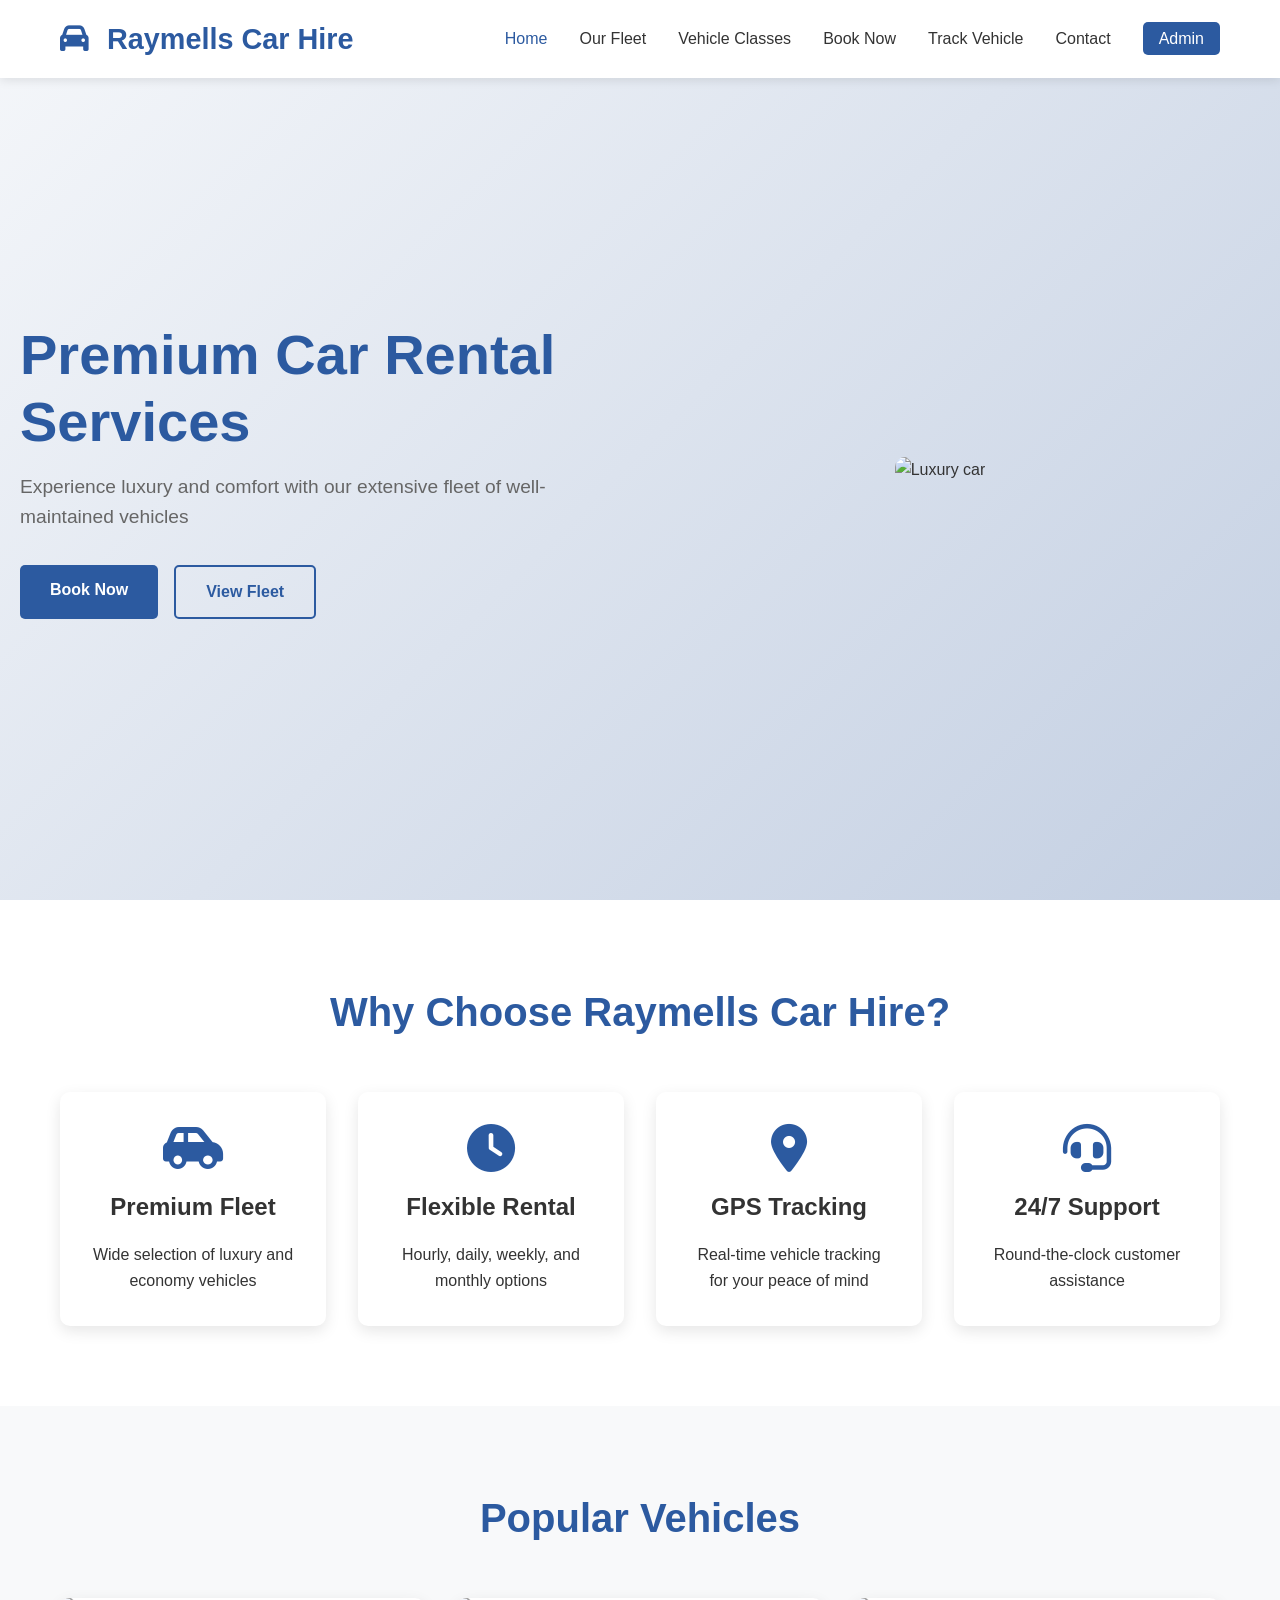
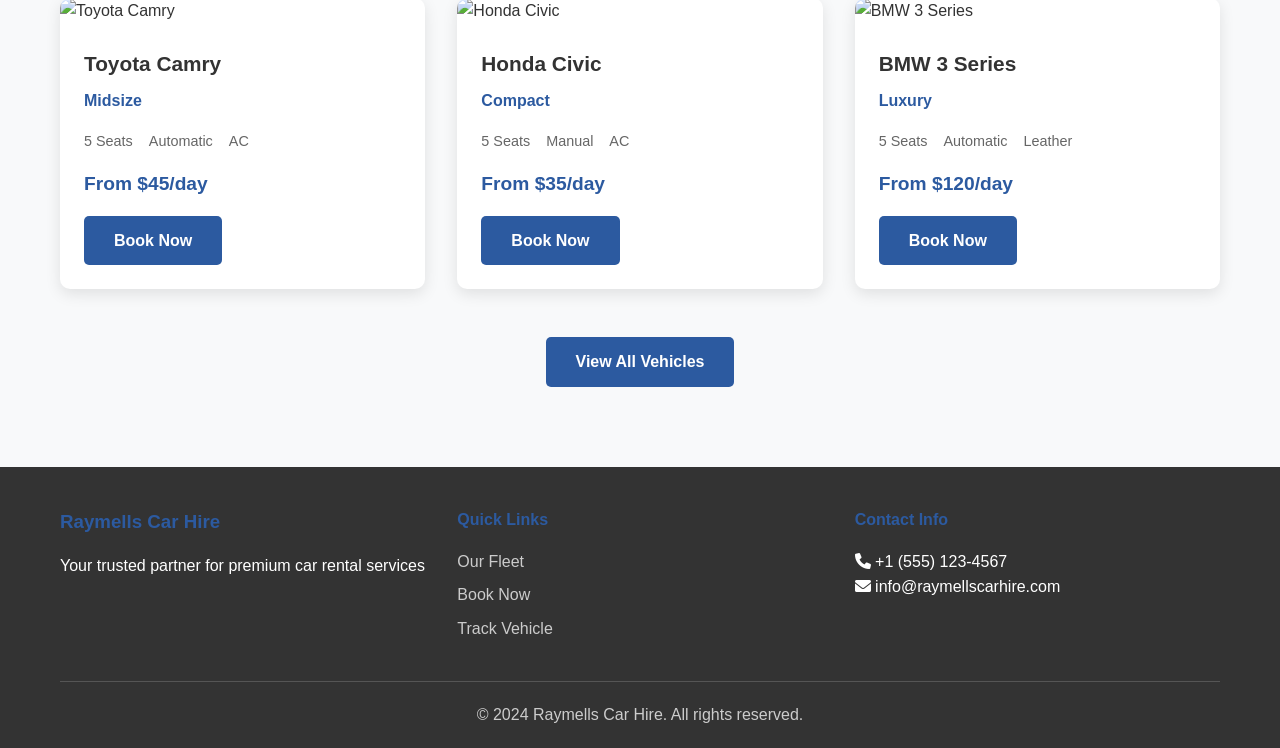
==== commit 93482eb2: "feat: build comprehensive car hire website Create HTML pages, CSS, and JS for full car hire site fea" ====
--- a/index.html
+++ b/index.html
@@ -4,21 +4,24 @@
     <meta charset="UTF-8">
     <meta name="viewport" content="width=device-width, initial-scale=1.0">
     <title>Raymells Car Hire - Premium Car Rental Services</title>
-    <link rel="stylesheet" href="styles.css">
+    <link rel="stylesheet" href="styles/main.css">
+    <link href="https://cdnjs.cloudflare.com/ajax/libs/font-awesome/6.0.0/css/all.min.css" rel="stylesheet">
 </head>
 <body>
-    <header>
+    <header class="header">
         <nav class="navbar">
             <div class="nav-container">
                 <div class="logo">
-                    <h2>Raymells Car Hire</h2>
+                    <h2><i class="fas fa-car"></i> Raymells Car Hire</h2>
                 </div>
                 <ul class="nav-menu">
-                    <li><a href="index.html">Home</a></li>
-                    <li><a href="cars.html">Our Cars</a></li>
+                    <li><a href="index.html" class="active">Home</a></li>
+                    <li><a href="vehicles.html">Our Fleet</a></li>
+                    <li><a href="classes.html">Vehicle Classes</a></li>
                     <li><a href="booking.html">Book Now</a></li>
-                    <li><a href="tracking.html">Track Car</a></li>
-                    <li><a href="admin.html">Admin</a></li>
+                    <li><a href="tracking.html">Track Vehicle</a></li>
+                    <li><a href="contact.html">Contact</a></li>
+                    <li><a href="admin/login.html" class="admin-link">Admin</a></li>
                 </ul>
                 <div class="hamburger">
                     <span></span>
@@ -30,13 +33,14 @@
     </header>
 
     <main>
+        <!-- Hero Section -->
         <section class="hero">
             <div class="hero-content">
                 <h1>Premium Car Rental Services</h1>
-                <p>Experience luxury and comfort with our wide range of vehicles. From economy cars to luxury SUVs, we have the perfect car for every occasion.</p>
+                <p>Experience luxury and comfort with our extensive fleet of well-maintained vehicles</p>
                 <div class="hero-buttons">
-                    <a href="cars.html" class="btn btn-primary">View Our Fleet</a>
-                    <a href="booking.html" class="btn btn-secondary">Book Now</a>
+                    <a href="booking.html" class="btn btn-primary">Book Now</a>
+                    <a href="vehicles.html" class="btn btn-secondary">View Fleet</a>
                 </div>
             </div>
             <div class="hero-image">
@@ -44,86 +48,68 @@
             </div>
         </section>
 
+        <!-- Features Section -->
         <section class="features">
             <div class="container">
                 <h2>Why Choose Raymells Car Hire?</h2>
                 <div class="features-grid">
                     <div class="feature-card">
-                        <div class="feature-icon">🚗</div>
-                        <h3>Wide Selection</h3>
-                        <p>Choose from our extensive fleet of economy, luxury, and specialty vehicles.</p>
+                        <i class="fas fa-car-side"></i>
+                        <h3>Premium Fleet</h3>
+                        <p>Wide selection of luxury and economy vehicles</p>
                     </div>
                     <div class="feature-card">
-                        <div class="feature-icon">💰</div>
-                        <h3>Competitive Prices</h3>
-                        <p>Best rates in the market with flexible hourly and daily rental options.</p>
+                        <i class="fas fa-clock"></i>
+                        <h3>Flexible Rental</h3>
+                        <p>Hourly, daily, weekly, and monthly options</p>
                     </div>
                     <div class="feature-card">
-                        <div class="feature-icon">📍</div>
-                        <h3>Real-time Tracking</h3>
-                        <p>Track your rental car in real-time for added security and peace of mind.</p>
+                        <i class="fas fa-map-marker-alt"></i>
+                        <h3>GPS Tracking</h3>
+                        <p>Real-time vehicle tracking for your peace of mind</p>
                     </div>
                     <div class="feature-card">
-                        <div class="feature-icon">🔧</div>
+                        <i class="fas fa-headset"></i>
                         <h3>24/7 Support</h3>
-                        <p>Round-the-clock customer support and roadside assistance.</p>
+                        <p>Round-the-clock customer assistance</p>
                     </div>
                 </div>
             </div>
         </section>
 
-        <section class="vehicle-classes">
+        <!-- Popular Cars Section -->
+        <section class="popular-cars">
             <div class="container">
-                <h2>Vehicle Classes</h2>
-                <div class="classes-grid">
-                    <div class="class-card">
-                        <img src="/placeholder.svg?height=200&width=300" alt="Economy Car">
-                        <h3>Economy</h3>
-                        <p>Perfect for city driving and budget-conscious travelers.</p>
-                        <div class="price">From $25/day</div>
-                    </div>
-                    <div class="class-card">
-                        <img src="/placeholder.svg?height=200&width=300" alt="Compact Car">
-                        <h3>Compact</h3>
-                        <p>Ideal balance of comfort and fuel efficiency.</p>
-                        <div class="price">From $35/day</div>
-                    </div>
-                    <div class="class-card">
-                        <img src="/placeholder.svg?height=200&width=300" alt="SUV">
-                        <h3>SUV</h3>
-                        <p>Spacious and powerful for family trips and adventures.</p>
-                        <div class="price">From $65/day</div>
-                    </div>
-                    <div class="class-card">
-                        <img src="/placeholder.svg?height=200&width=300" alt="Luxury Car">
-                        <h3>Luxury</h3>
-                        <p>Premium vehicles for special occasions and business.</p>
-                        <div class="price">From $120/day</div>
-                    </div>
+                <h2>Popular Vehicles</h2>
+                <div class="cars-grid" id="popular-cars">
+                    <!-- Cars will be loaded dynamically -->
+                </div>
+                <div class="text-center">
+                    <a href="vehicles.html" class="btn btn-primary">View All Vehicles</a>
                 </div>
             </div>
         </section>
     </main>
 
-    <footer>
+    <footer class="footer">
         <div class="container">
             <div class="footer-content">
                 <div class="footer-section">
                     <h3>Raymells Car Hire</h3>
-                    <p>Your trusted partner for premium car rental services.</p>
+                    <p>Your trusted partner for premium car rental services</p>
                 </div>
                 <div class="footer-section">
                     <h4>Quick Links</h4>
                     <ul>
-                        <li><a href="cars.html">Our Cars</a></li>
+                        <li><a href="vehicles.html">Our Fleet</a></li>
                         <li><a href="booking.html">Book Now</a></li>
-                        <li><a href="tracking.html">Track Car</a></li>
+                        <li><a href="tracking.html">Track Vehicle</a></li>
                     </ul>
                 </div>
                 <div class="footer-section">
-                    <h4>Contact</h4>
-                    <p>Phone: +1 (555) 123-4567</p>
-                    <p>Email: info@raymellscarhire.com</p>
+                    <h4>Contact Info</h4>
+                    <p><i class="fas fa-phone"></i> +1 (555) 123-4567</p>
+                    <p><i class="fas fa-envelope"></i> info@raymellscarhire.com</p>
                 </div>
             </div>
             <div class="footer-bottom">
@@ -132,6 +118,6 @@
         </div>
     </footer>
 
-    <script src="script.js"></script>
+    <script src="scripts/main.js"></script>
 </body>
 </html>
--- a/styles/main.css
+++ b/styles/main.css
@@ -0,0 +1,368 @@
+* {
+  margin: 0;
+  padding: 0;
+  box-sizing: border-box;
+}
+
+body {
+  font-family: "Arial", sans-serif;
+  line-height: 1.6;
+  color: #333;
+}
+
+.container {
+  max-width: 1200px;
+  margin: 0 auto;
+  padding: 0 20px;
+}
+
+/* Header Styles */
+.header {
+  background: #fff;
+  box-shadow: 0 2px 10px rgba(0, 0, 0, 0.1);
+  position: fixed;
+  width: 100%;
+  top: 0;
+  z-index: 1000;
+}
+
+.navbar {
+  padding: 1rem 0;
+}
+
+.nav-container {
+  max-width: 1200px;
+  margin: 0 auto;
+  padding: 0 20px;
+  display: flex;
+  justify-content: space-between;
+  align-items: center;
+}
+
+.logo h2 {
+  color: #2c5aa0;
+  font-size: 1.8rem;
+}
+
+.logo i {
+  margin-right: 10px;
+}
+
+.nav-menu {
+  display: flex;
+  list-style: none;
+  gap: 2rem;
+}
+
+.nav-menu a {
+  text-decoration: none;
+  color: #333;
+  font-weight: 500;
+  transition: color 0.3s;
+}
+
+.nav-menu a:hover,
+.nav-menu a.active {
+  color: #2c5aa0;
+}
+
+.admin-link {
+  background: #2c5aa0;
+  color: white !important;
+  padding: 8px 16px;
+  border-radius: 5px;
+}
+
+.hamburger {
+  display: none;
+  flex-direction: column;
+  cursor: pointer;
+}
+
+.hamburger span {
+  width: 25px;
+  height: 3px;
+  background: #333;
+  margin: 3px 0;
+  transition: 0.3s;
+}
+
+/* Hero Section */
+.hero {
+  display: flex;
+  align-items: center;
+  min-height: 100vh;
+  padding: 120px 20px 80px;
+  background: linear-gradient(135deg, #f5f7fa 0%, #c3cfe2 100%);
+}
+
+.hero-content {
+  flex: 1;
+  max-width: 600px;
+}
+
+.hero-content h1 {
+  font-size: 3.5rem;
+  color: #2c5aa0;
+  margin-bottom: 1rem;
+  line-height: 1.2;
+}
+
+.hero-content p {
+  font-size: 1.2rem;
+  color: #666;
+  margin-bottom: 2rem;
+}
+
+.hero-buttons {
+  display: flex;
+  gap: 1rem;
+}
+
+.btn {
+  padding: 12px 30px;
+  text-decoration: none;
+  border-radius: 5px;
+  font-weight: 600;
+  transition: all 0.3s;
+  display: inline-block;
+  text-align: center;
+}
+
+.btn-primary {
+  background: #2c5aa0;
+  color: white;
+}
+
+.btn-primary:hover {
+  background: #1e3f73;
+  transform: translateY(-2px);
+}
+
+.btn-secondary {
+  background: transparent;
+  color: #2c5aa0;
+  border: 2px solid #2c5aa0;
+}
+
+.btn-secondary:hover {
+  background: #2c5aa0;
+  color: white;
+}
+
+.hero-image {
+  flex: 1;
+  text-align: center;
+}
+
+.hero-image img {
+  max-width: 100%;
+  height: auto;
+  border-radius: 10px;
+}
+
+/* Features Section */
+.features {
+  padding: 80px 0;
+  background: white;
+}
+
+.features h2 {
+  text-align: center;
+  font-size: 2.5rem;
+  color: #2c5aa0;
+  margin-bottom: 3rem;
+}
+
+.features-grid {
+  display: grid;
+  grid-template-columns: repeat(auto-fit, minmax(250px, 1fr));
+  gap: 2rem;
+}
+
+.feature-card {
+  text-align: center;
+  padding: 2rem;
+  border-radius: 10px;
+  box-shadow: 0 5px 15px rgba(0, 0, 0, 0.1);
+  transition: transform 0.3s;
+}
+
+.feature-card:hover {
+  transform: translateY(-5px);
+}
+
+.feature-card i {
+  font-size: 3rem;
+  color: #2c5aa0;
+  margin-bottom: 1rem;
+}
+
+.feature-card h3 {
+  font-size: 1.5rem;
+  margin-bottom: 1rem;
+  color: #333;
+}
+
+/* Popular Cars Section */
+.popular-cars {
+  padding: 80px 0;
+  background: #f8f9fa;
+}
+
+.popular-cars h2 {
+  text-align: center;
+  font-size: 2.5rem;
+  color: #2c5aa0;
+  margin-bottom: 3rem;
+}
+
+.cars-grid {
+  display: grid;
+  grid-template-columns: repeat(auto-fit, minmax(300px, 1fr));
+  gap: 2rem;
+  margin-bottom: 3rem;
+}
+
+.car-card {
+  background: white;
+  border-radius: 10px;
+  overflow: hidden;
+  box-shadow: 0 5px 15px rgba(0, 0, 0, 0.1);
+  transition: transform 0.3s;
+}
+
+.car-card:hover {
+  transform: translateY(-5px);
+}
+
+.car-card img {
+  width: 100%;
+  height: 200px;
+  object-fit: cover;
+}
+
+.car-info {
+  padding: 1.5rem;
+}
+
+.car-info h3 {
+  font-size: 1.3rem;
+  margin-bottom: 0.5rem;
+  color: #333;
+}
+
+.car-class {
+  color: #2c5aa0;
+  font-weight: 600;
+  margin-bottom: 1rem;
+}
+
+.car-features {
+  display: flex;
+  gap: 1rem;
+  margin-bottom: 1rem;
+  font-size: 0.9rem;
+  color: #666;
+}
+
+.car-price {
+  font-size: 1.2rem;
+  font-weight: 700;
+  color: #2c5aa0;
+  margin-bottom: 1rem;
+}
+
+.text-center {
+  text-align: center;
+}
+
+/* Footer */
+.footer {
+  background: #333;
+  color: white;
+  padding: 40px 0 20px;
+}
+
+.footer-content {
+  display: grid;
+  grid-template-columns: repeat(auto-fit, minmax(250px, 1fr));
+  gap: 2rem;
+  margin-bottom: 2rem;
+}
+
+.footer-section h3,
+.footer-section h4 {
+  margin-bottom: 1rem;
+  color: #2c5aa0;
+}
+
+.footer-section ul {
+  list-style: none;
+}
+
+.footer-section ul li {
+  margin-bottom: 0.5rem;
+}
+
+.footer-section a {
+  color: #ccc;
+  text-decoration: none;
+  transition: color 0.3s;
+}
+
+.footer-section a:hover {
+  color: #2c5aa0;
+}
+
+.footer-bottom {
+  text-align: center;
+  padding-top: 20px;
+  border-top: 1px solid #555;
+  color: #ccc;
+}
+
+/* Responsive Design */
+@media (max-width: 768px) {
+  .hamburger {
+    display: flex;
+  }
+
+  .nav-menu {
+    position: fixed;
+    left: -100%;
+    top: 70px;
+    flex-direction: column;
+    background-color: white;
+    width: 100%;
+    text-align: center;
+    transition: 0.3s;
+    box-shadow: 0 10px 27px rgba(0, 0, 0, 0.05);
+    padding: 2rem 0;
+  }
+
+  .nav-menu.active {
+    left: 0;
+  }
+
+  .hero {
+    flex-direction: column;
+    text-align: center;
+  }
+
+  .hero-content h1 {
+    font-size: 2.5rem;
+  }
+
+  .hero-buttons {
+    justify-content: center;
+  }
+
+  .features-grid {
+    grid-template-columns: 1fr;
+  }
+
+  .cars-grid {
+    grid-template-columns: 1fr;
+  }
+}
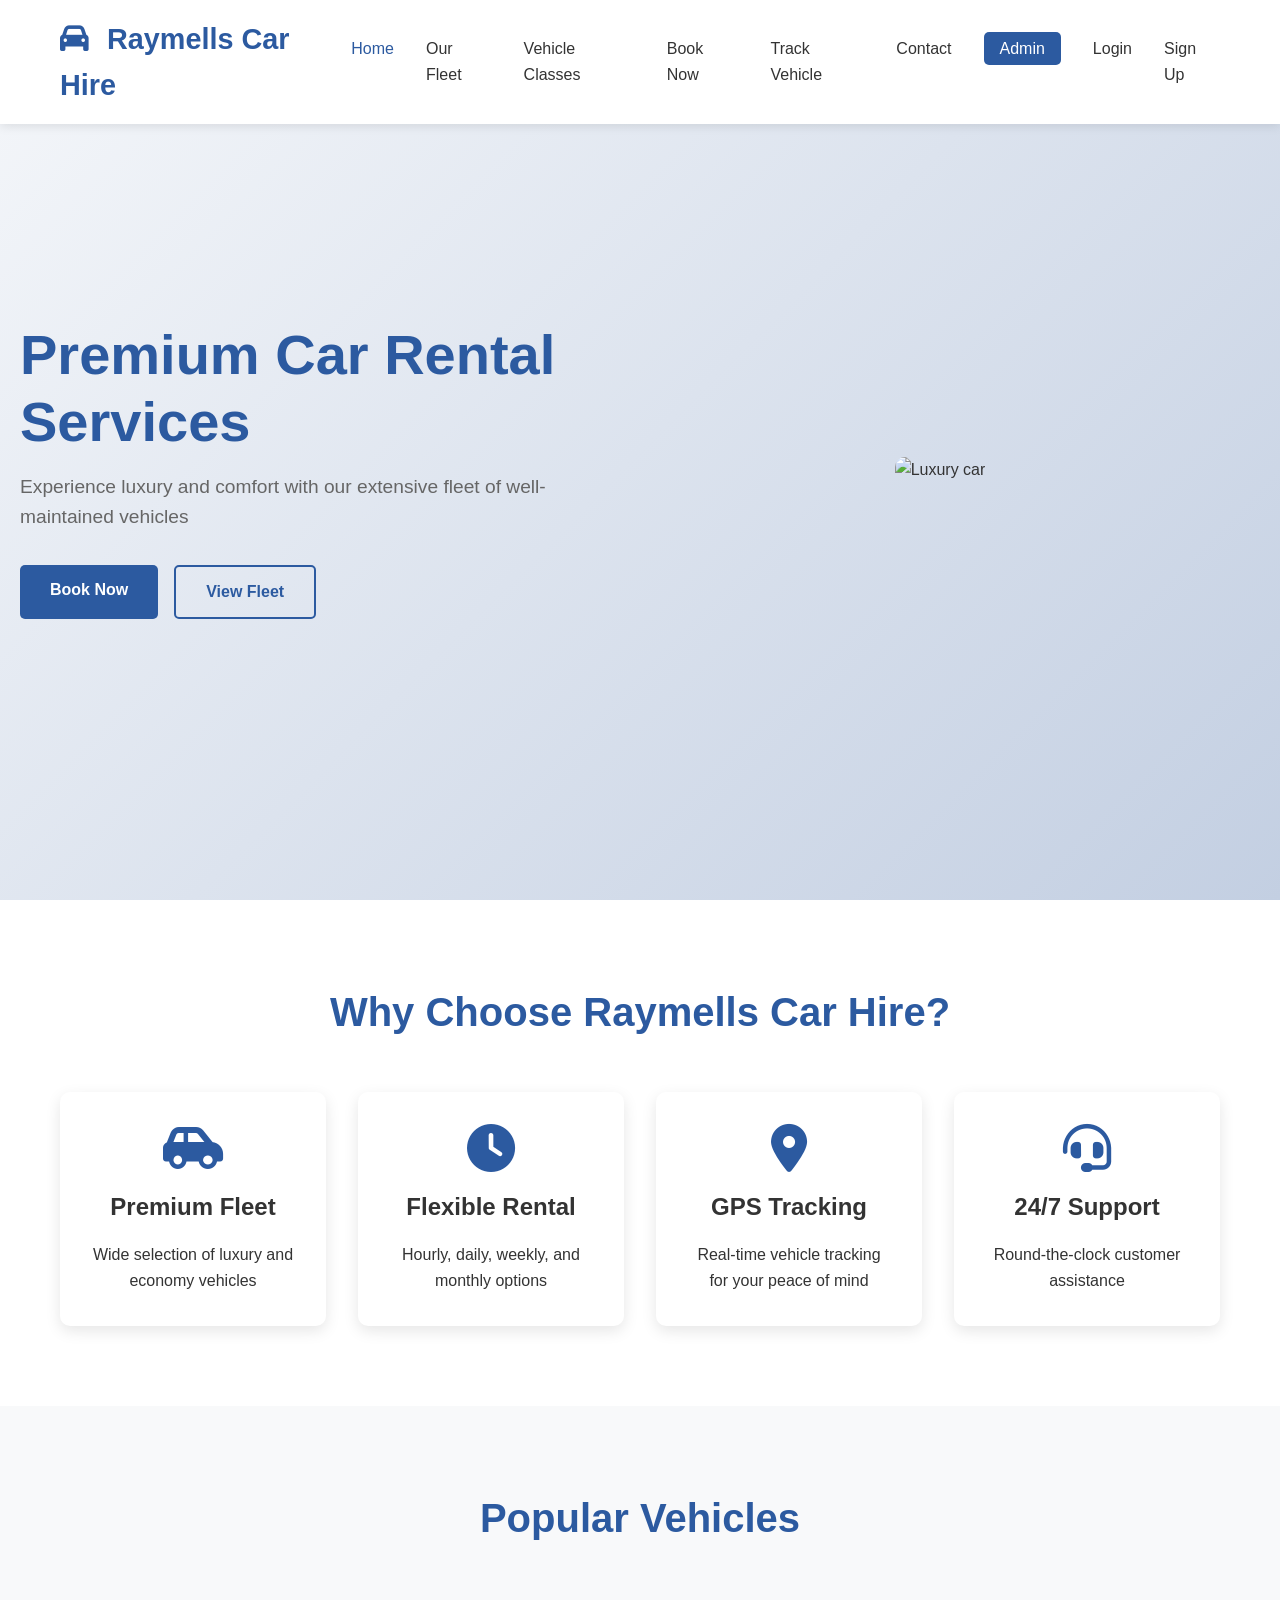
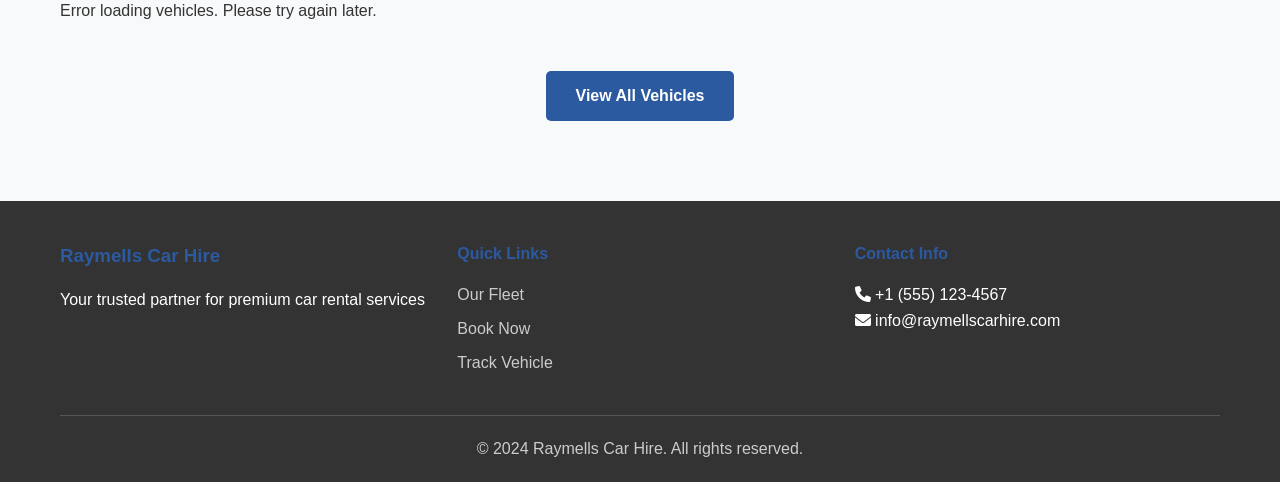
==== commit 9b1f2174: "feat: implement Supabase setup and API modules Set up database schema, Supabase config, and authenti" ====
--- a/index.html
+++ b/index.html
@@ -6,6 +6,12 @@
     <title>Raymells Car Hire - Premium Car Rental Services</title>
     <link rel="stylesheet" href="styles/main.css">
     <link href="https://cdnjs.cloudflare.com/ajax/libs/font-awesome/6.0.0/css/all.min.css" rel="stylesheet">
+    <script>
+        // Initialize Supabase configuration from environment
+        // These variables will be injected by the server/environment
+        window.NEXT_PUBLIC_SUPABASE_URL = window.NEXT_PUBLIC_SUPABASE_URL || '';
+        window.NEXT_PUBLIC_SUPABASE_ANON_KEY = window.NEXT_PUBLIC_SUPABASE_ANON_KEY || '';
+    </script>
 </head>
 <body>
     <header class="header">
@@ -118,6 +124,6 @@
         </div>
     </footer>
 
-    <script src="scripts/main.js"></script>
+    <script type="module" src="scripts/main.js"></script>
 </body>
 </html>
